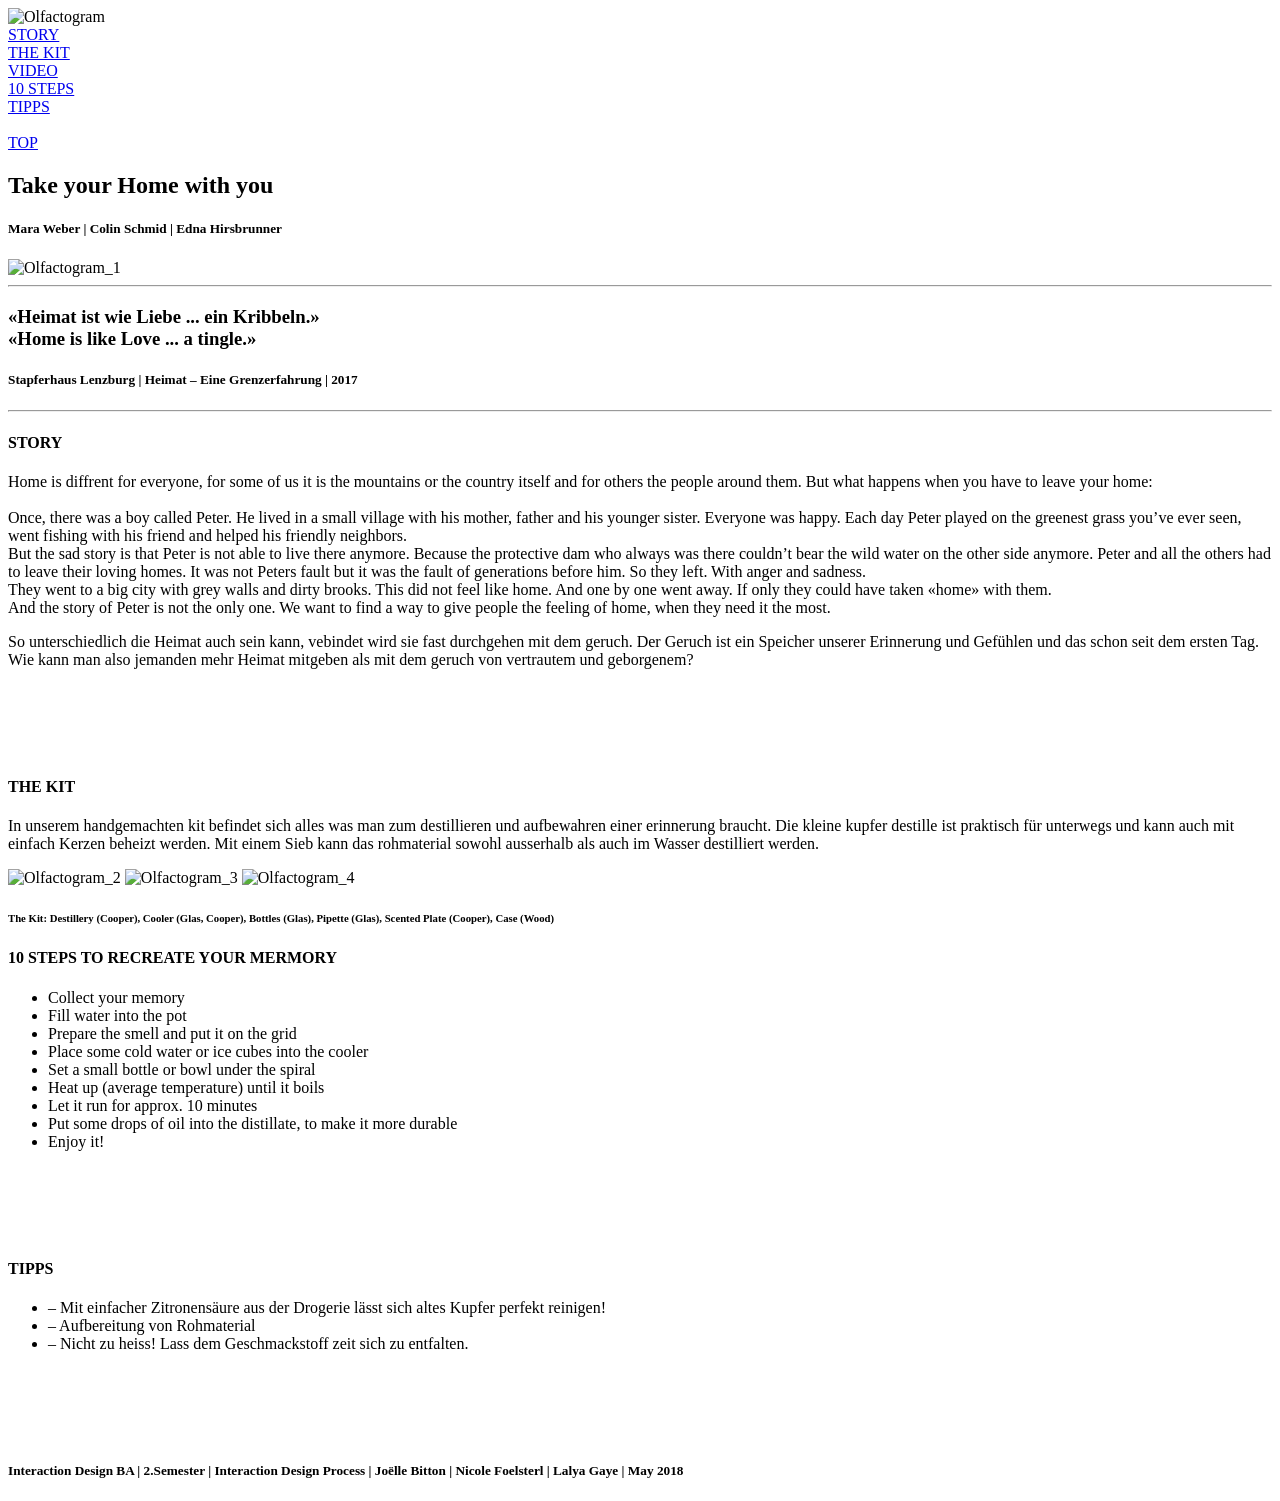
==== index.html @ 44ba538d "create html" ====
<!DOCTYPE html>
<html>
    <head>
          <meta charset="utf-8">
              <title>Olfactogram</title>

                  <link href="https://fonts.googleapis.com/css?family=Quicksand:300,400" rel="stylesheet">
                      <link rel="stylesheet" href="style.css">

                        </head>
                          <body>
                              <img src="_Links/olfactogram_logo_web.png" alt="Olfactogram" class="Bild2">

                              <div class="navigation">
                                <a href="#story">STORY</a><br>
                                <a href="#kit">THE KIT</a><br>
                                <a href="#video">VIDEO</a><br>
                                <a href="#10steps">10 STEPS</a><br>
                                <a href="#tipps">TIPPS</a><br><br>
                                <a href="#top">TOP</a><br>
                              </div>

                              <h2>Take your Home with you</h2>
                              <h5>Mara Weber | Colin Schmid | Edna Hirsbrunner</h5>

                              <img src="_Links/_DSC8120.jpg" alt="Olfactogram_1" class="Bild1">
                              <a name="story"></a>
                              <hr class="Linietop">
                              <h3>«Heimat ist wie Liebe ... ein Kribbeln.»<br>«Home is like Love ... a tingle.»</h3>
                              <h5>Stapferhaus Lenzburg | Heimat – Eine Grenzerfahrung | 2017</h5>
                              <hr class="Liniebelow">
                              <h4>STORY</h4>
                              <p>Home is diffrent for everyone, for some of us it is the mountains or the country itself and for others the people around them. But what happens when you have to leave your home:<br><br>
                              Once, there was a boy called Peter. He lived in a small village with his mother, father and his younger sister. Everyone was happy. Each day Peter played on the greenest grass you’ve ever seen, went fishing with his friend and helped his friendly neighbors.<br>
                              But the sad story is that Peter is not able to live there anymore. Because the protective dam who always was there couldn’t bear the wild water on the other side anymore. Peter and all the others had to leave their loving homes. It was not Peters fault but it was the fault of generations before him. So they left. With anger and sadness.<br>
                              They went to a big city with grey walls and dirty brooks. This did not feel like home. And one by one went away. If only they could have taken «home» with them.<br>
                              And the story of Peter is not the only one. We want to find a way to give people the feeling of home, when they need it the most.</p>
                              <p>So unterschiedlich die Heimat auch sein kann, vebindet wird sie fast durchgehen mit dem geruch. Der Geruch ist ein Speicher unserer Erinnerung und Gefühlen und das schon seit dem ersten Tag. Wie kann man also jemanden mehr Heimat mitgeben als mit dem geruch von vertrautem und geborgenem?</p>

                              <br><br>
                              <br><br>

                              <a name="kit"></a>
                              <h4>THE KIT</h4>

                              <p>In unserem handgemachten kit befindet sich alles was man zum destillieren und aufbewahren einer erinnerung braucht. Die kleine kupfer destille ist praktisch für unterwegs und kann auch mit einfach Kerzen beheizt werden. Mit einem Sieb kann das rohmaterial sowohl ausserhalb als auch im Wasser destilliert werden.</p>


                              <img src="_Links/_DSC8134.jpg" alt="Olfactogram_2" class="Bild1">
                              <img src="_Links/_DSC8174.jpg" alt="Olfactogram_3" class="Bild1">
                              <img src="_Links/_DSC8155.jpg" alt="Olfactogram_4" class="Bild1">
                              <h6>The Kit: Destillery (Cooper), Cooler (Glas, Cooper), Bottles (Glas), Pipette (Glas), Scented Plate (Cooper), Case (Wood)</h6>

                              <a name="video"></a>

                              <a name="10steps"></a>
                              <h4>10 STEPS TO RECREATE YOUR MERMORY</h4>
                              <ul>
                                  <li>Collect your memory</li>
                                  <li>Fill water into the pot</li>
                                  <li>Prepare the smell and put it on the grid</li>
                                  <li>Place some cold water or ice cubes into the cooler</li>
                                  <li>Set a small bottle or bowl under the spiral</li>
                                  <li>Heat up (average temperature) until it boils</li>
                                  <li>Let it run for approx. 10 minutes</li>
                                  <li>Put some drops of oil into the distillate, to make it more durable</li>
                                  <li>Enjoy it!</li>
                              </ul>
                              </p>

                              <br><br>
                              <br><br>

                              <a name="tipps"></a>
                              <h4>TIPPS</h4>
                                <ul>
                                      <li>– Mit einfacher Zitronensäure aus der Drogerie lässt sich altes Kupfer perfekt reinigen!</li>
                                          <li>– Aufbereitung von Rohmaterial</li>
                                              <li>– Nicht zu heiss! Lass dem Geschmackstoff zeit sich zu entfalten.</li>
                                                </ul>

                                                <br><br>
                                                <br><br>

                                                <h5>Interaction Design BA | 2.Semester | Interaction Design Process | Joëlle Bitton | Nicole Foelsterl | Lalya Gaye | May 2018</h5>

                                                  </body>
</html>
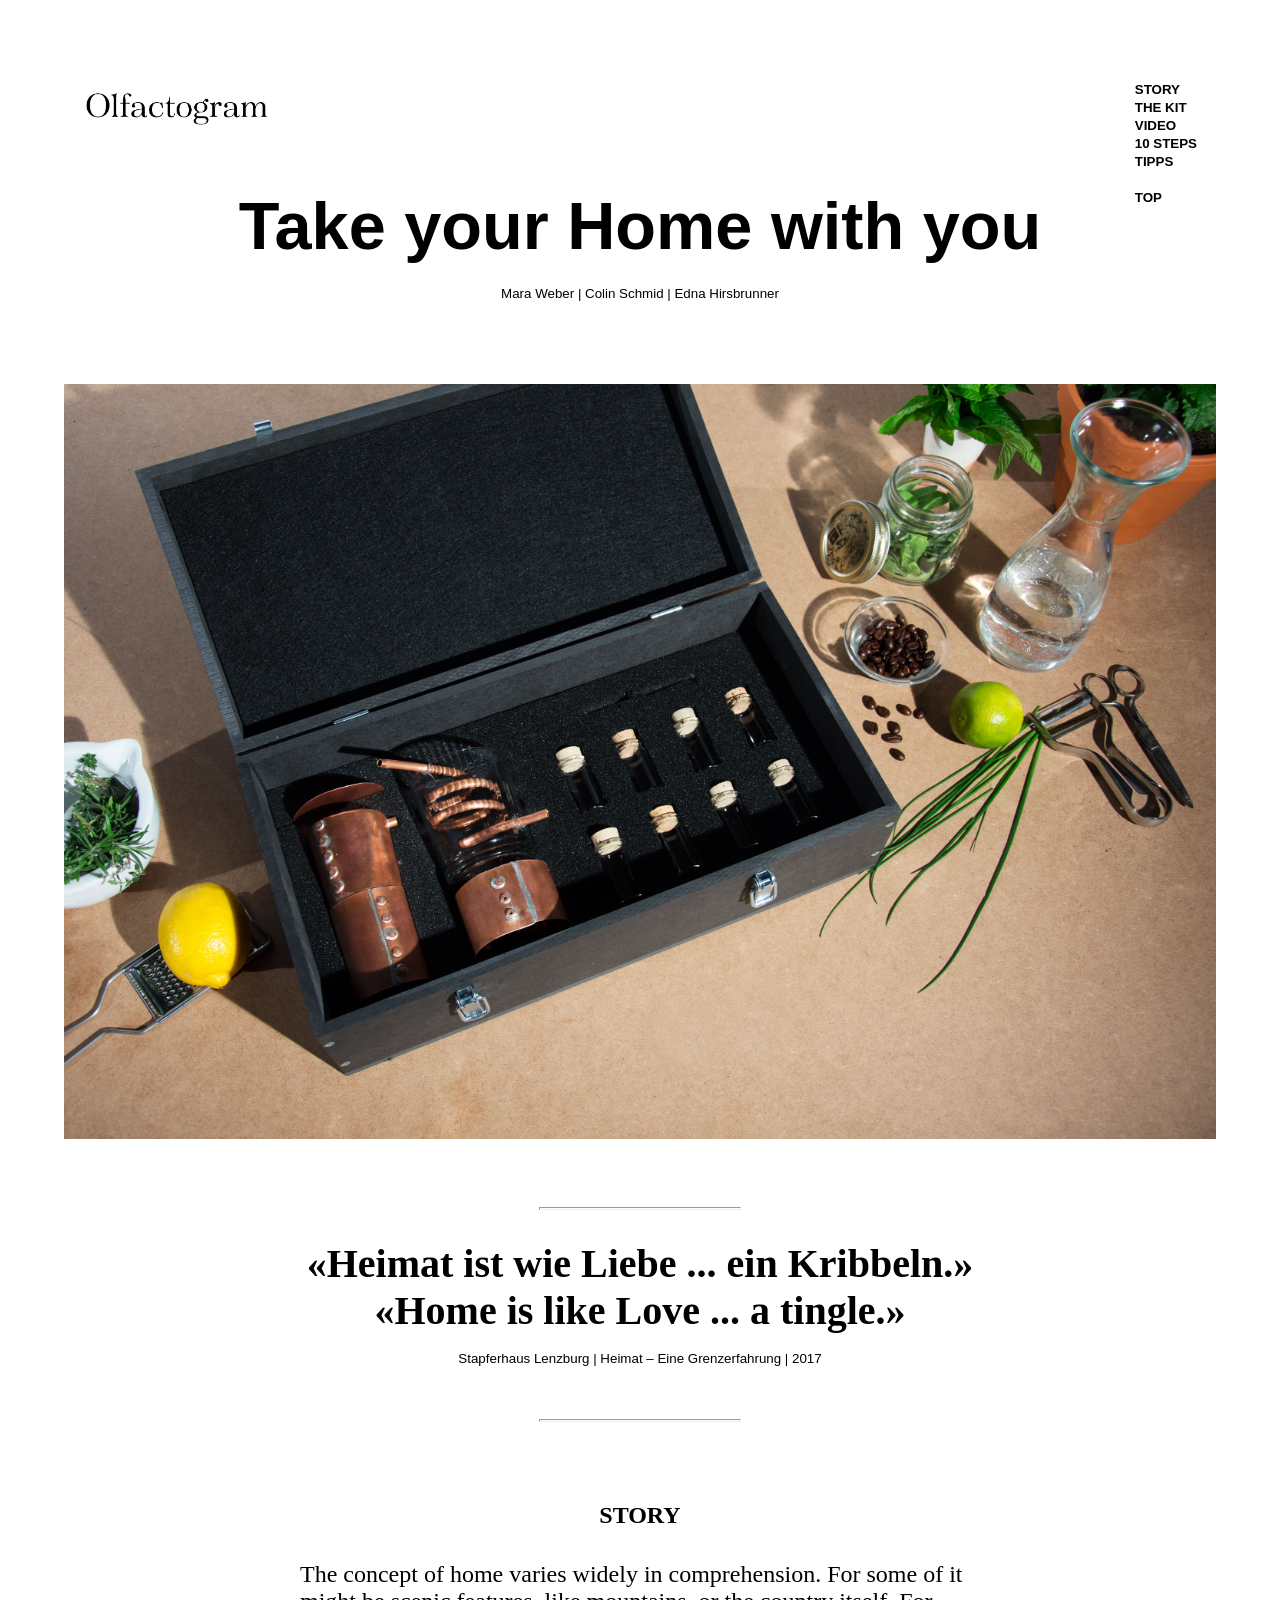
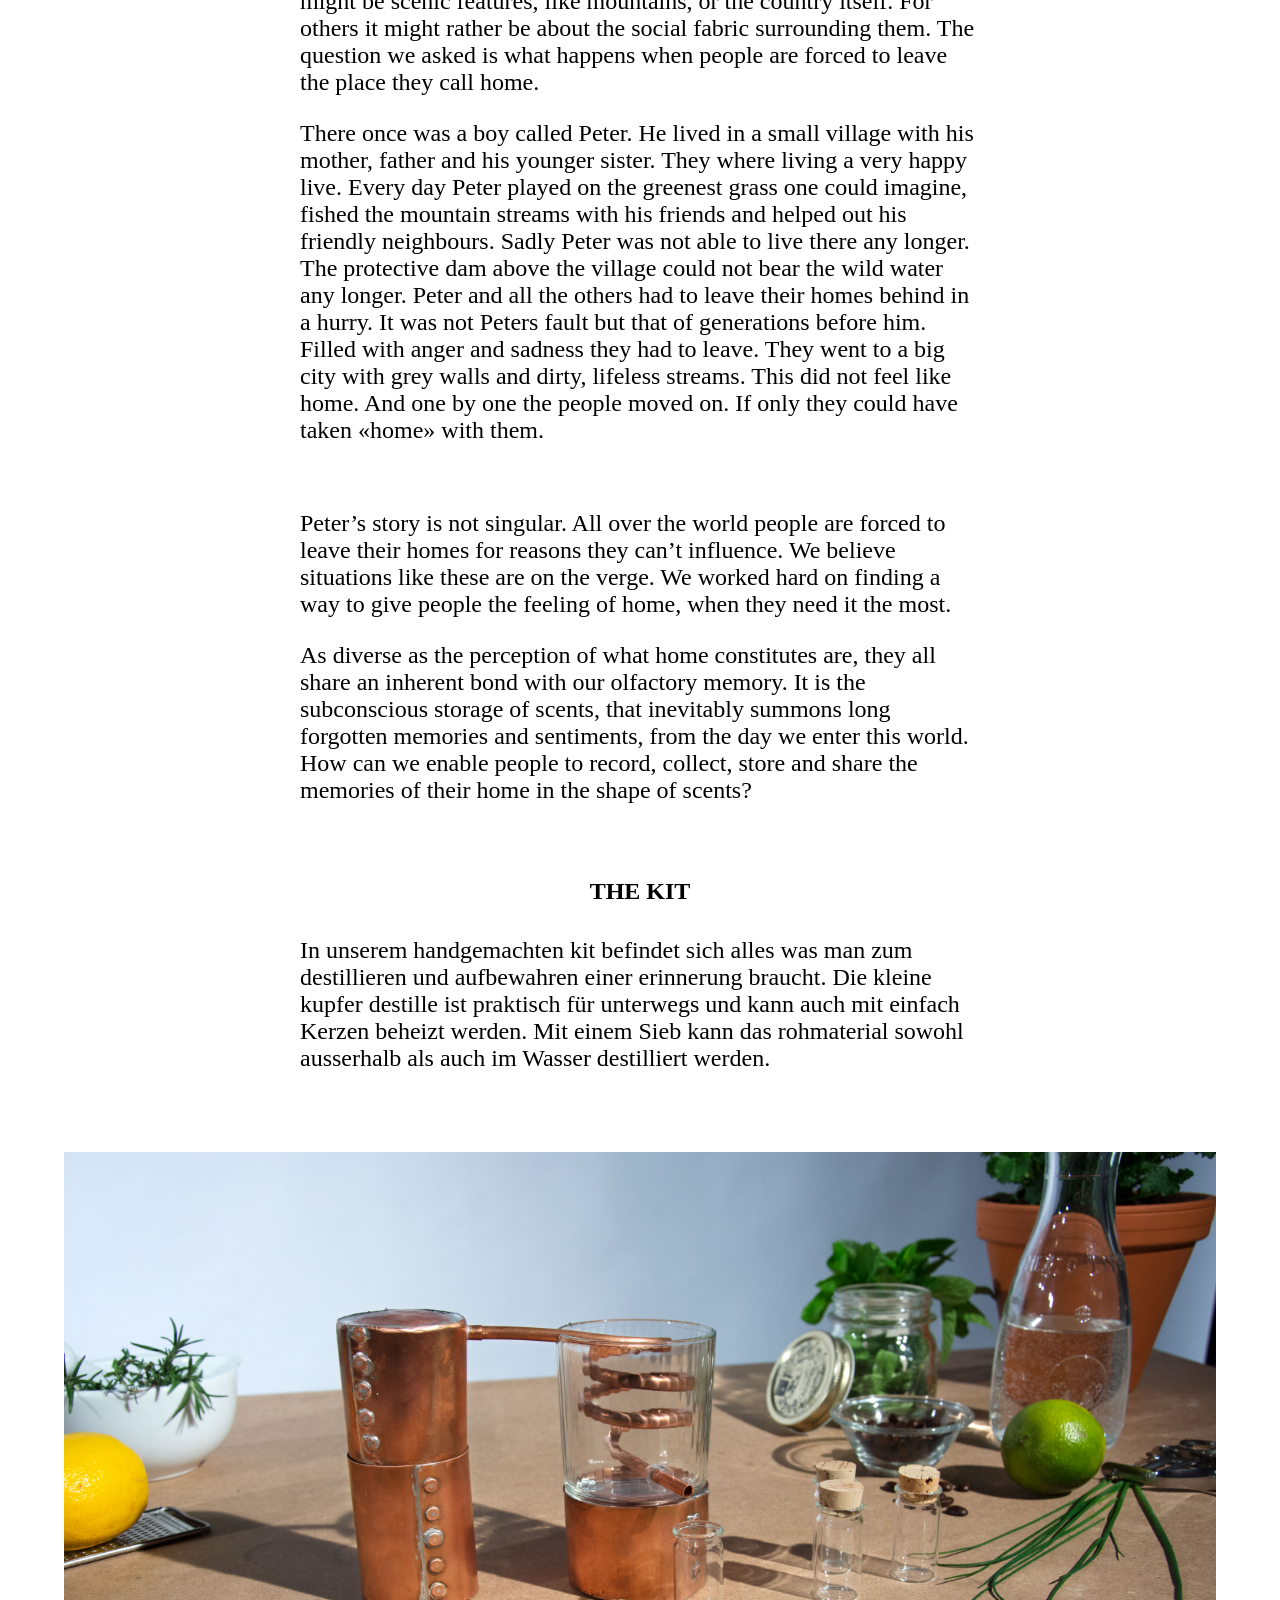
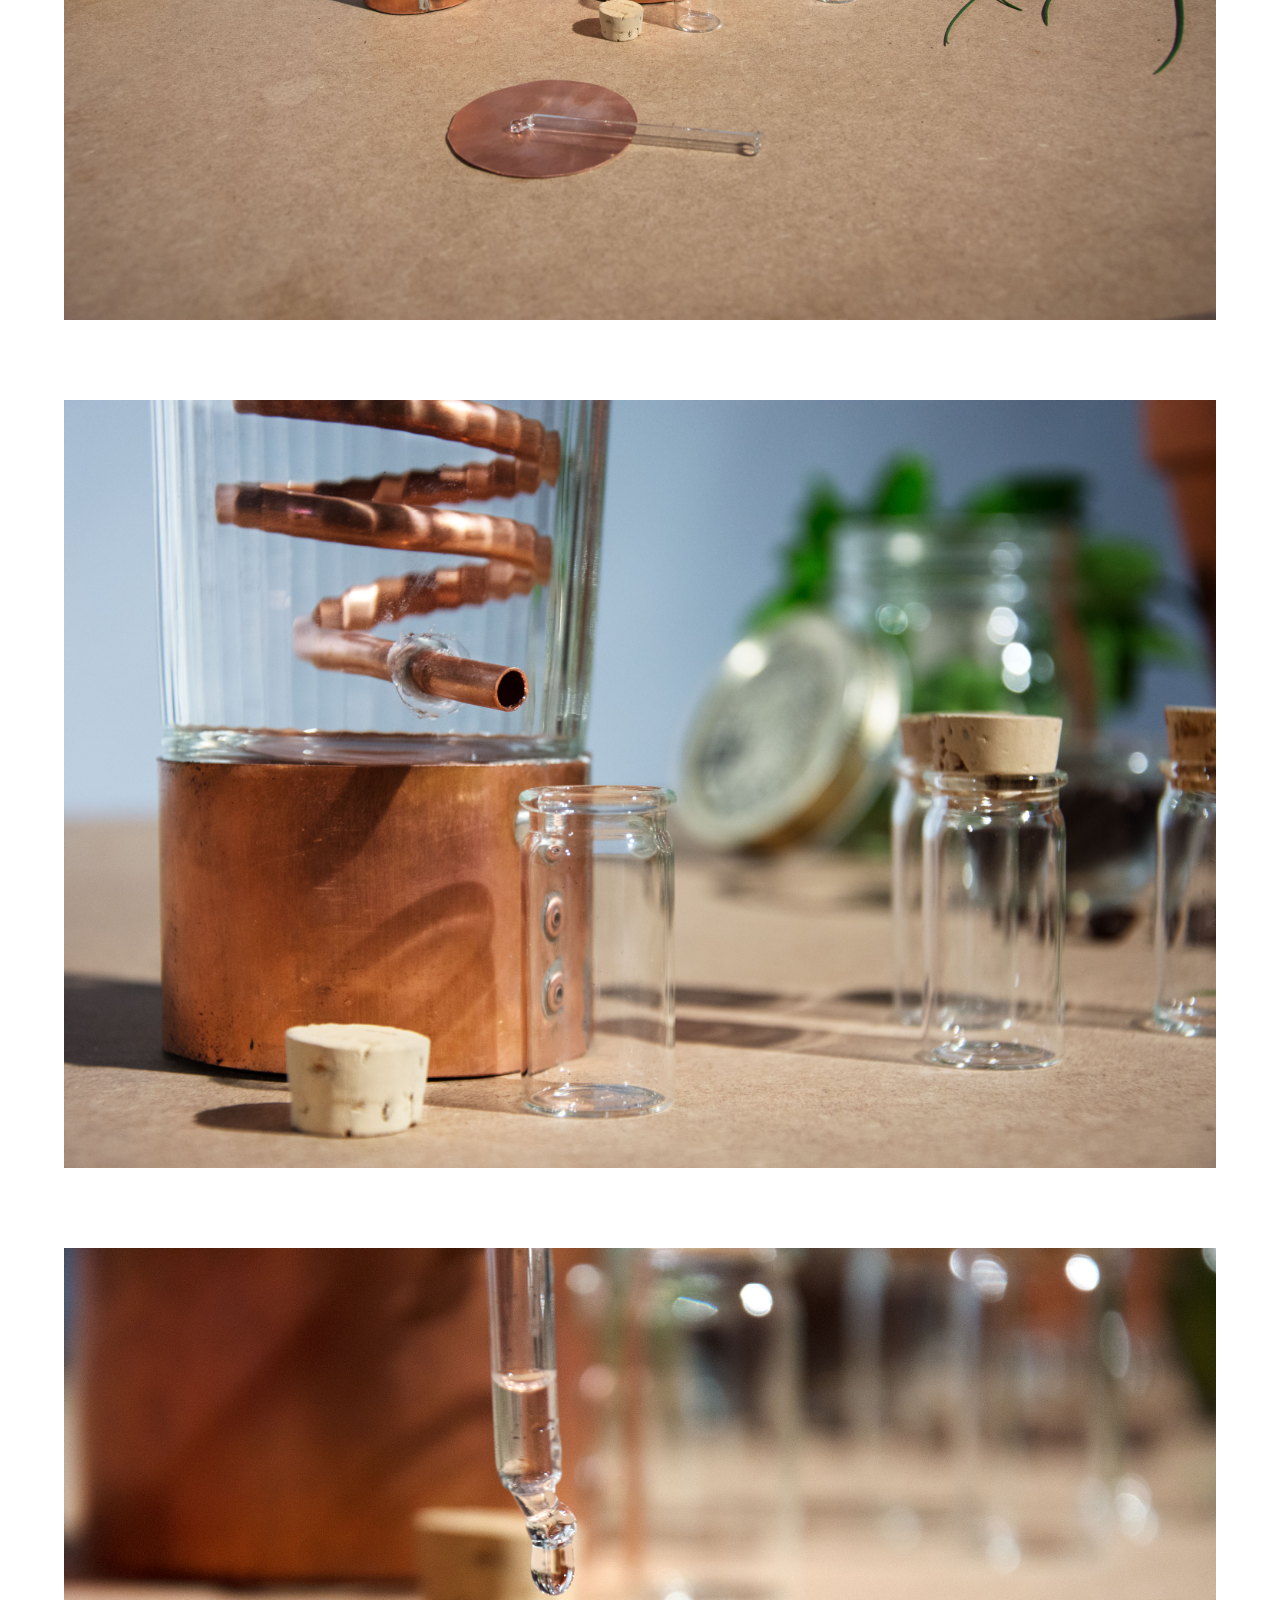
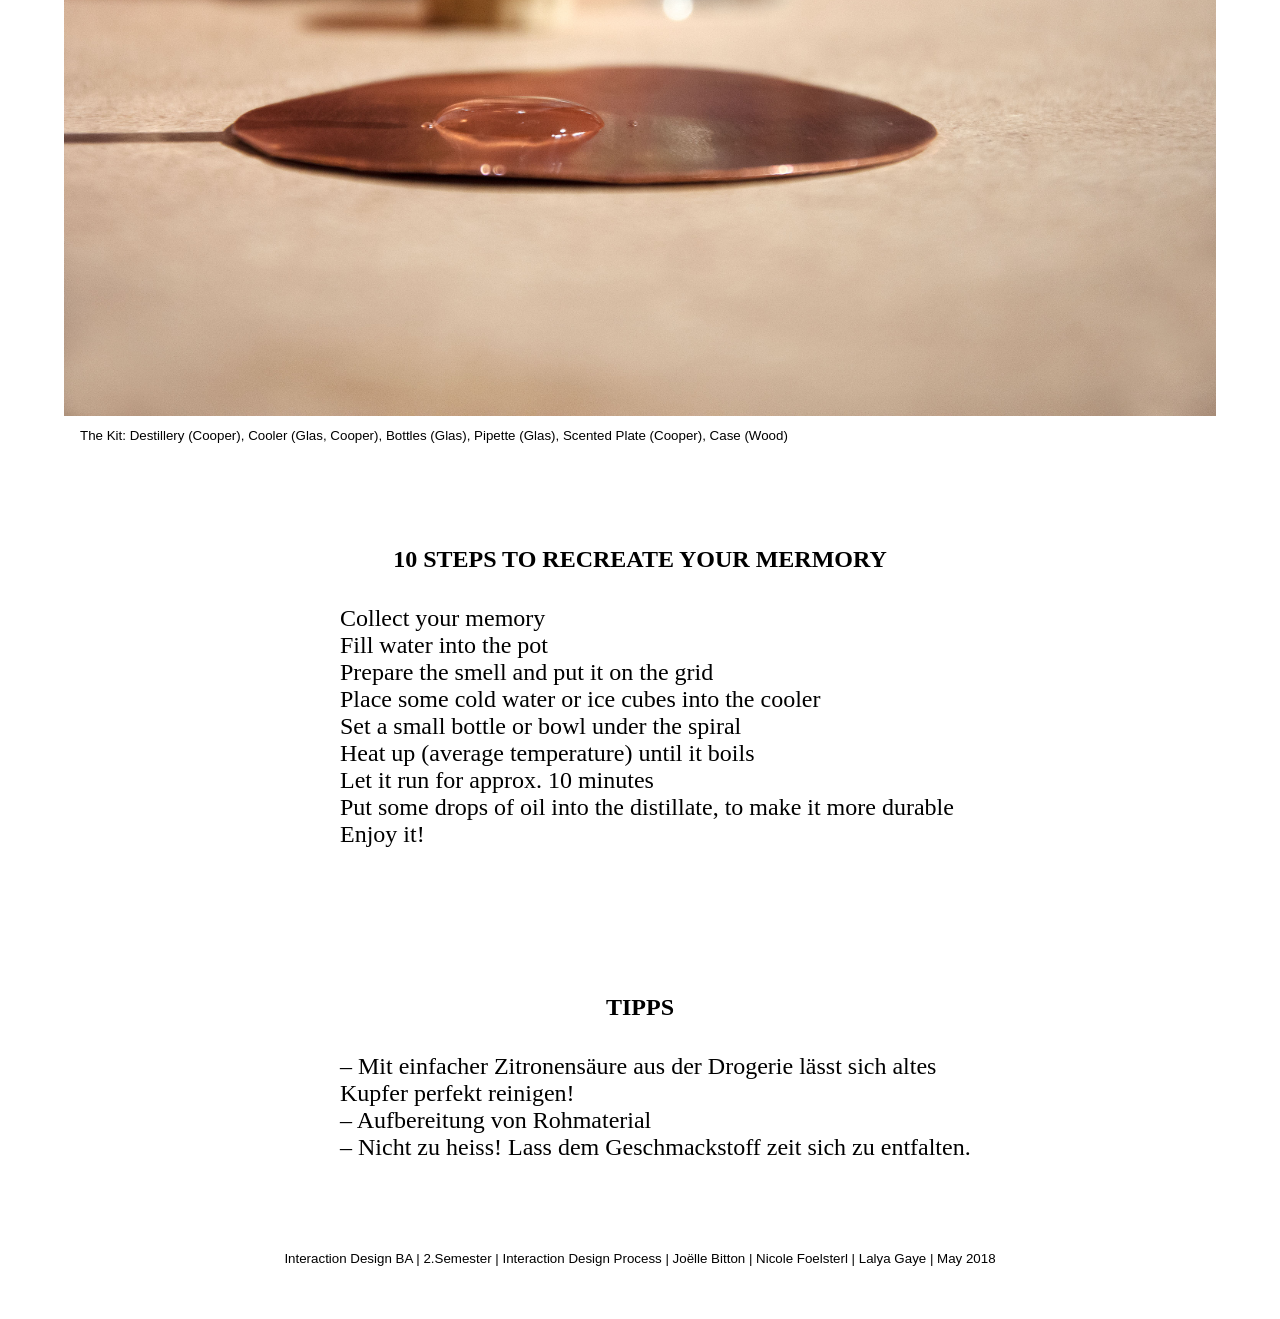
==== commit e5cd584b: "change copy of story" ====
--- a/index.html
+++ b/index.html
@@ -30,16 +30,13 @@
                               <h5>Stapferhaus Lenzburg | Heimat – Eine Grenzerfahrung | 2017</h5>
                               <hr class="Liniebelow">
                               <h4>STORY</h4>
-                              <p>Home is diffrent for everyone, for some of us it is the mountains or the country itself and for others the people around them. But what happens when you have to leave your home:<br><br>
-                              Once, there was a boy called Peter. He lived in a small village with his mother, father and his younger sister. Everyone was happy. Each day Peter played on the greenest grass you’ve ever seen, went fishing with his friend and helped his friendly neighbors.<br>
-                              But the sad story is that Peter is not able to live there anymore. Because the protective dam who always was there couldn’t bear the wild water on the other side anymore. Peter and all the others had to leave their loving homes. It was not Peters fault but it was the fault of generations before him. So they left. With anger and sadness.<br>
-                              They went to a big city with grey walls and dirty brooks. This did not feel like home. And one by one went away. If only they could have taken «home» with them.<br>
-                              And the story of Peter is not the only one. We want to find a way to give people the feeling of home, when they need it the most.</p>
-                              <p>So unterschiedlich die Heimat auch sein kann, vebindet wird sie fast durchgehen mit dem geruch. Der Geruch ist ein Speicher unserer Erinnerung und Gefühlen und das schon seit dem ersten Tag. Wie kann man also jemanden mehr Heimat mitgeben als mit dem geruch von vertrautem und geborgenem?</p>
-
-                              <br><br>
-                              <br><br>
-
+                              <p>The concept of home varies widely in comprehension. For some of it might be scenic features, like mountains, or the country itself. For others it might rather be about the social fabric surrounding them. The question we asked is what happens when people are forced to leave the place they call home.</p>
+                              <p>There once was a boy called Peter. He lived in a small village with his mother, father and his younger sister. They where living a very happy live. Every day Peter played on the greenest grass one could imagine, fished the mountain streams with his friends and helped out his friendly neighbours. +Sadly Peter was not able to live there any longer. The protective dam above the village could not bear the wild water any longer. Peter and all the others had to leave their homes behind in a hurry. It was not Peters fault but that of generations before him. Filled with anger and sadness they had to leave. +They went to a big city with grey walls and dirty, lifeless streams. This did not feel like home. And one by one the people moved on. If only they could have taken «home» with them.</p>
+                               +<p>Peter’s story is not singular. All over the world people are forced to leave their homes for reasons they can’t influence. We believe situations like these are on the verge. We worked hard on finding a way to give people the feeling of home, when they need it the most.</p>
+                              <p>As diverse as the perception of what home constitutes are, they all share an inherent bond with our olfactory memory. It is the subconscious storage of scents, that inevitably summons long forgotten memories and sentiments, from the day we enter this world. How can we enable people to record, collect, store and share the memories of their home in the shape of scents?</p>
                               <a name="kit"></a>
                               <h4>THE KIT</h4>
 
--- a/style.css
+++ b/style.css
@@ -0,0 +1,104 @@
+body{
+  margin: 0;
+  font-family: tenez, serif;
+}
+h1{
+  font-size: 20pt;
+  text-align: left;
+  margin-left: 80px;
+  margin-top: 80px;
+}
+h2{
+  font-size: 50pt;
+  font-family: 'Quicksand', sans-serif;
+  font-weight: 600;
+  margin-bottom: 20px;
+  text-align: center;
+}
+h3{
+  font-size: 30pt;
+  font-family: tenez, serif;
+  margin: 0;
+  margin-bottom: 15px;
+  text-align: center;
+}
+h4{
+  font-size: 18pt;
+  margin-left: 300px;
+  margin-right: 300px;
+  text-align: center;
+}
+h5{
+  margin-top: 0;
+  margin-bottom: 50px;
+  font-size: 10pt;
+  line-height: 20px;
+  font-family: 'Quicksand', sans-serif;
+  font-weight: 400;
+  text-align: center;
+}
+h6{
+  margin-top: 10px;
+  margin-bottom: 50px;
+  margin-left: 80px;
+  font-size: 10pt;
+  line-height: 20px;
+  font-family: 'Quicksand', sans-serif;
+  font-weight: 400;
+  text-align: left;
+}
+a{
+  font-size: 10pt;
+  color: black;
+  text-decoration:none;
+  font-family: 'Quicksand', sans-serif;
+  font-weight: 600;
+  text-align: right;
+  margin-top: 0;
+  margin-bottom: 10px;
+  background-color: white;
+  padding-left: 3px;
+  padding-right: 3px;
+}
+.navigation{
+  position: fixed;
+  top: 80px;
+  right: 80px;
+}
+p, li{
+  font-size: 18pt;
+  margin-left: 300px;
+  margin-right: 300px;
+  list-style-type: none;
+}
+.Linietop{
+  width: 200px;
+  height: 1px;
+  color: black;
+  margin: 0 auto;
+  margin-top: 50px;
+  margin-bottom: 30px;
+}
+.Liniebelow{
+  width: 200px;
+  height: 1px;
+  color: black;
+  margin: 0 auto;
+  margin-top: 0;
+  margin-bottom: 80px;
+}
+.Bild1{
+width: 90%;
+display: block;
+margin-left: auto;
+margin-right: auto;
+margin-top: 80px;
+}
+
+.Bild2{
+width: 200px;
+display: block;
+margin-left: 80px;
+margin-top: 80px;
+}
+
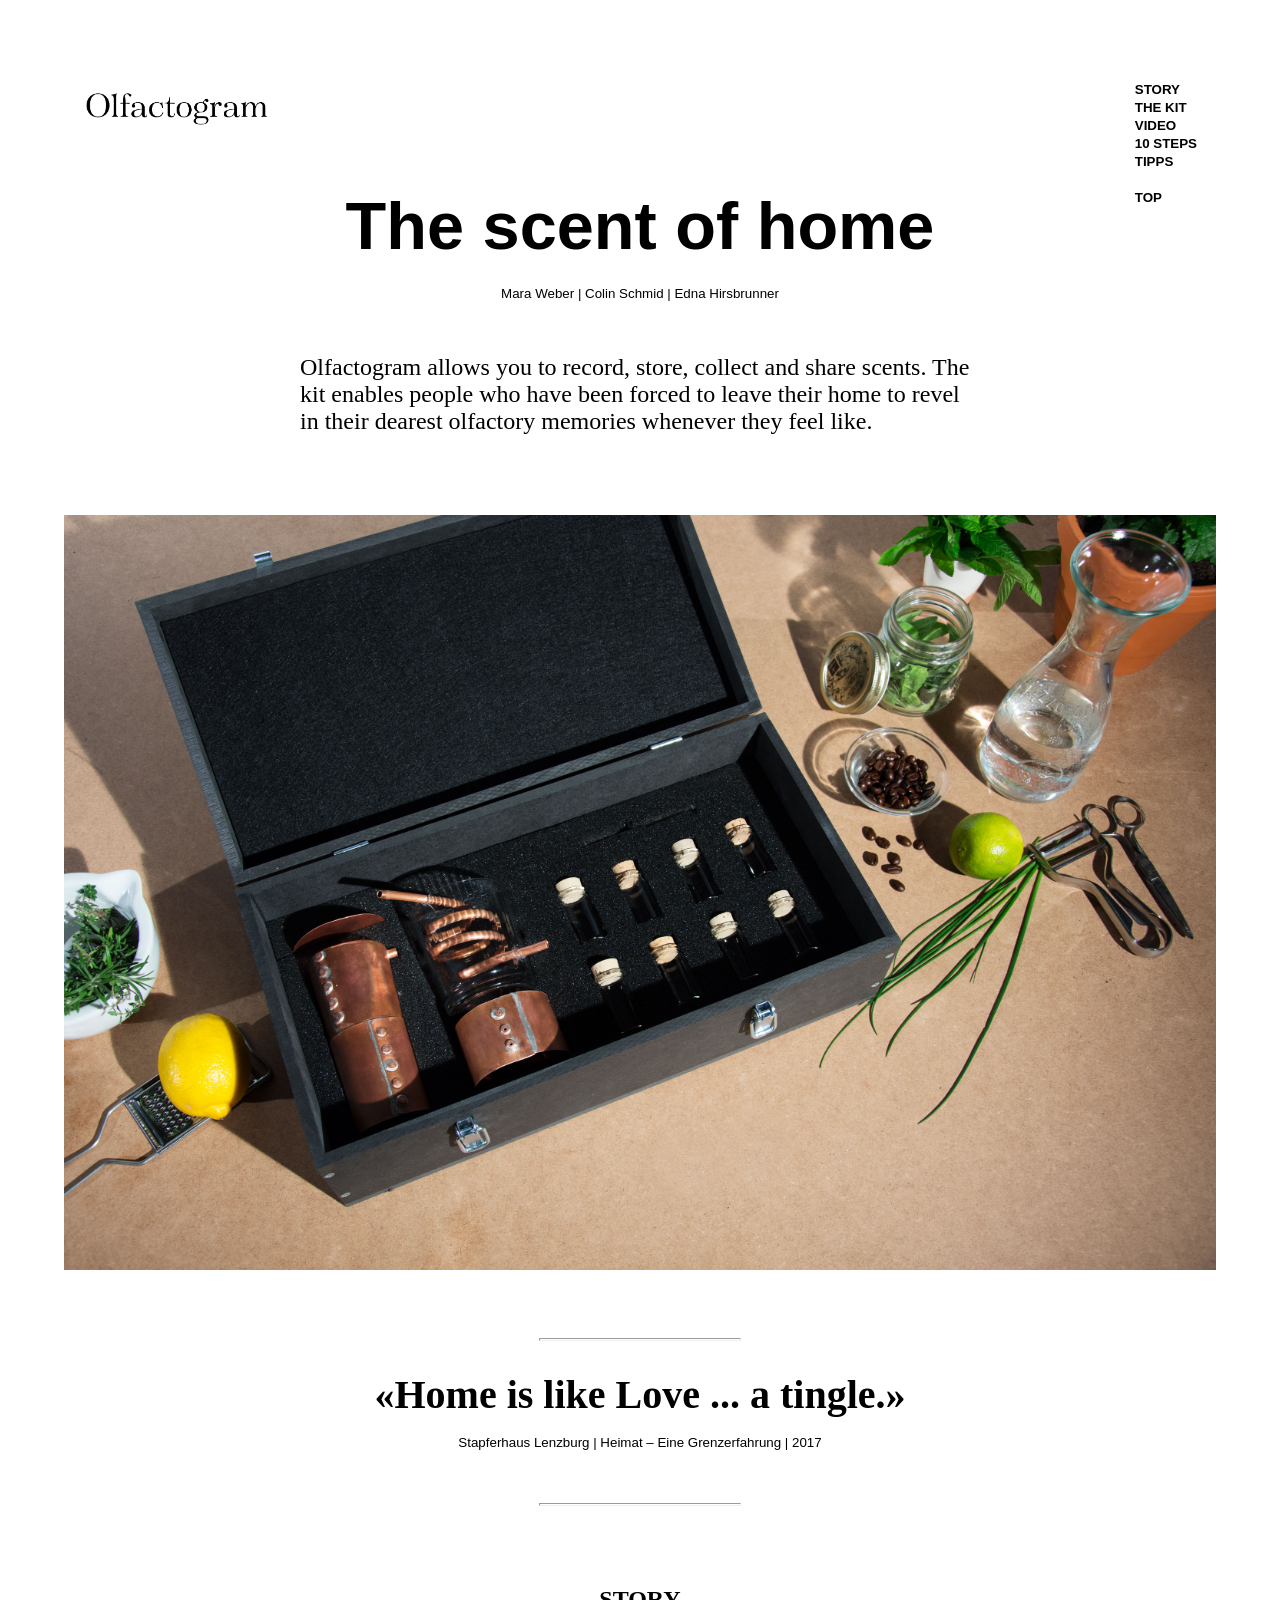
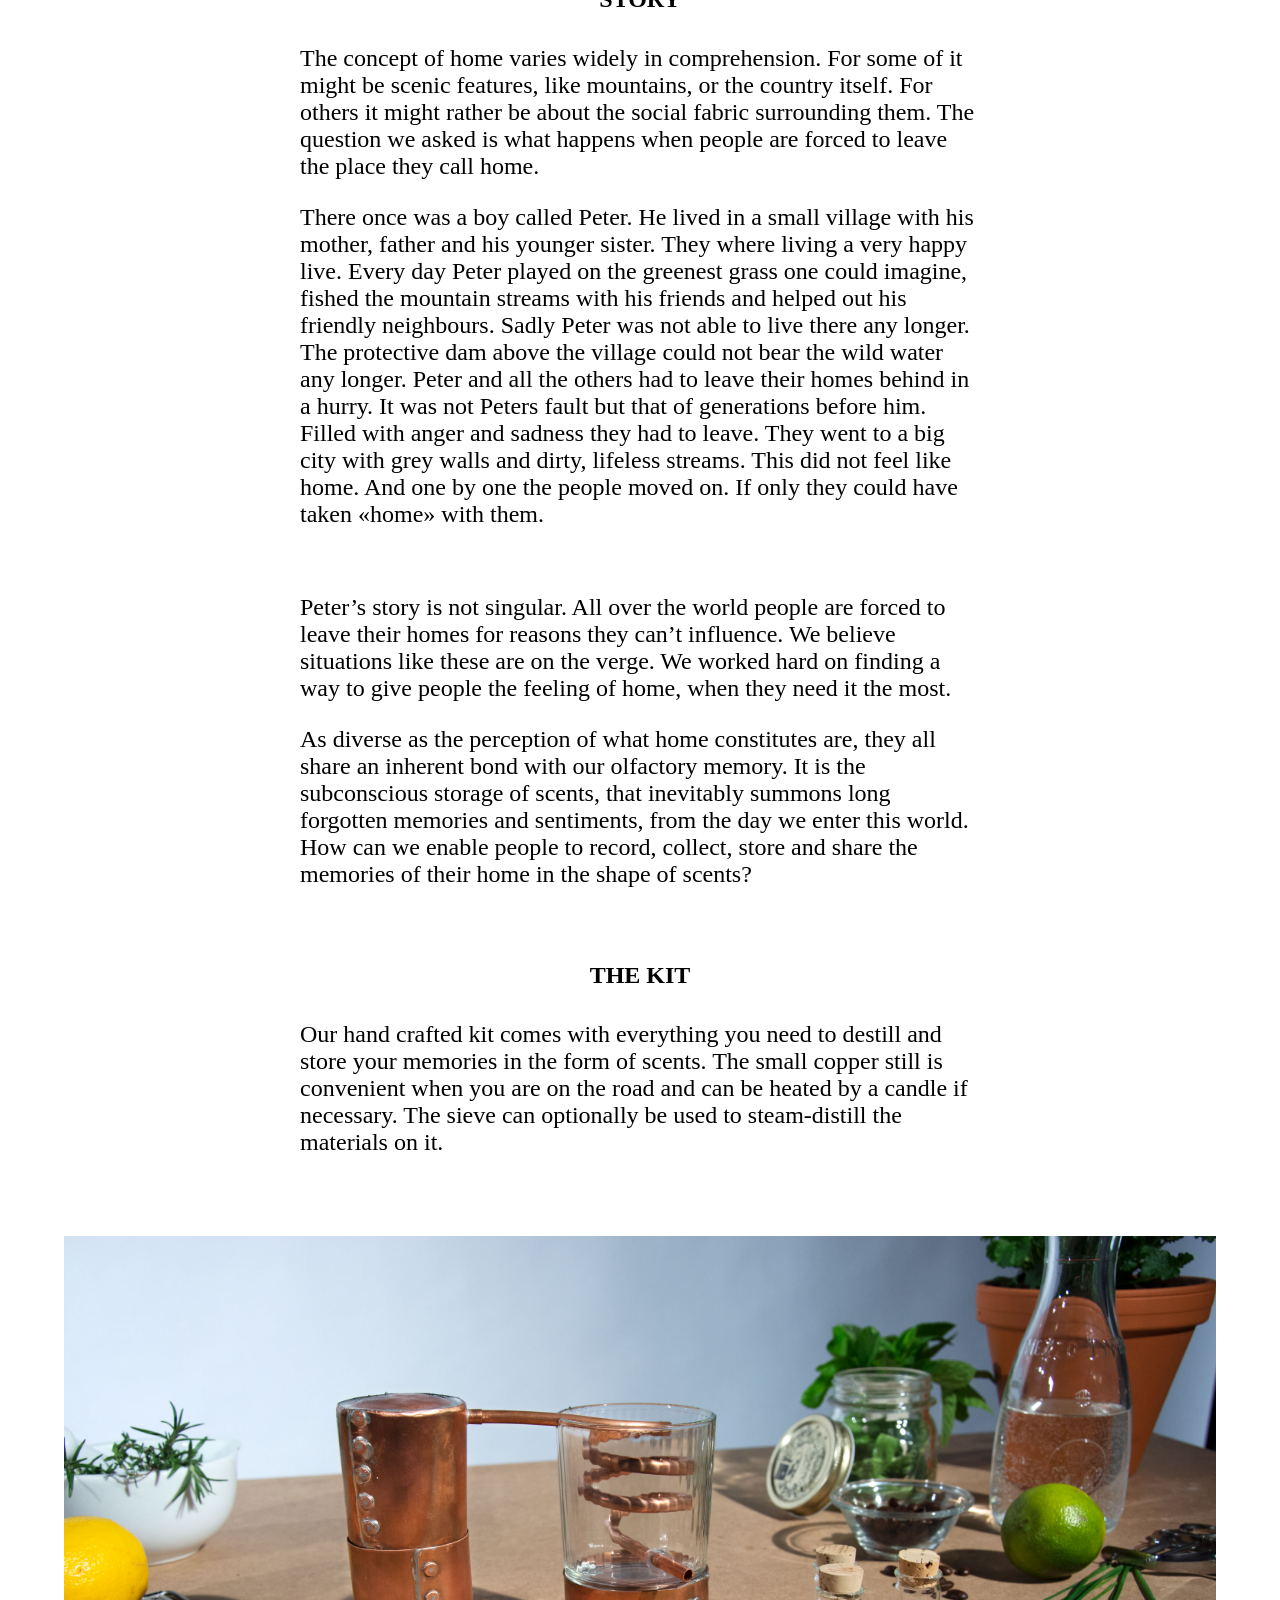
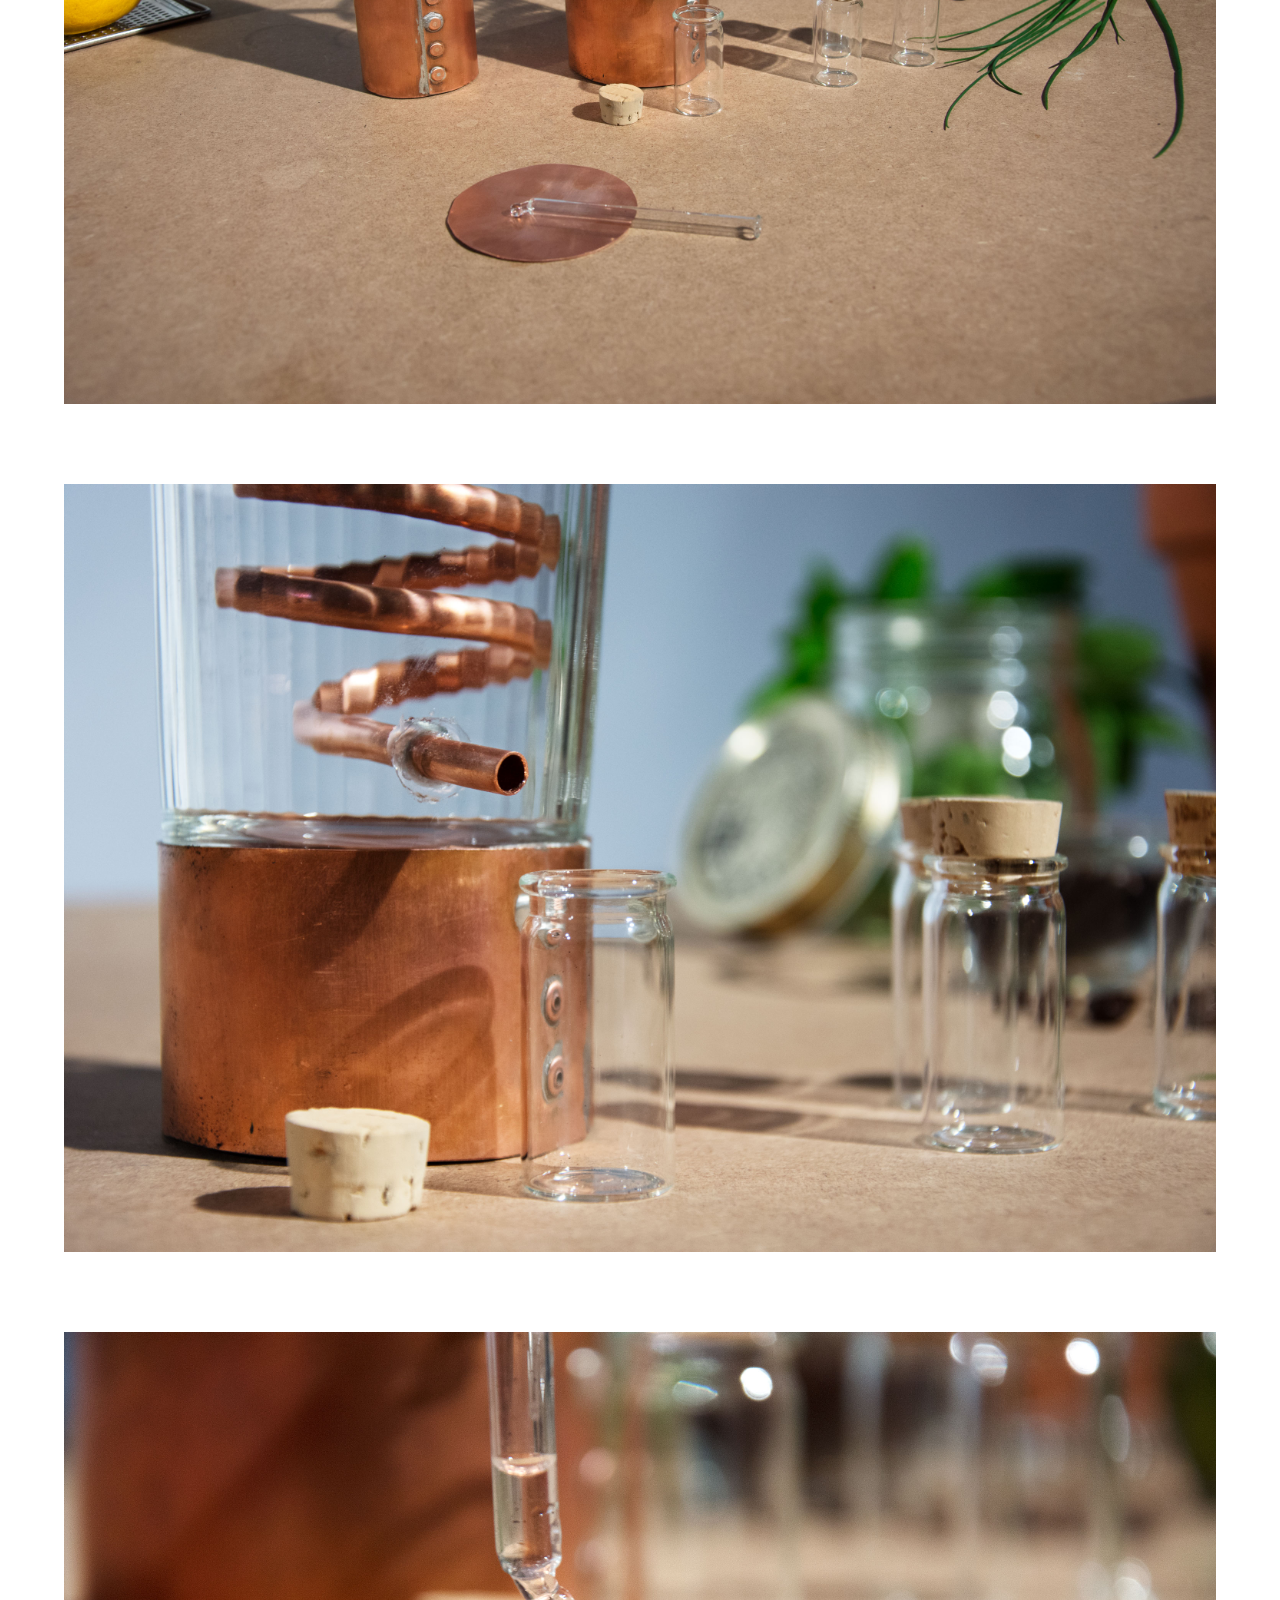
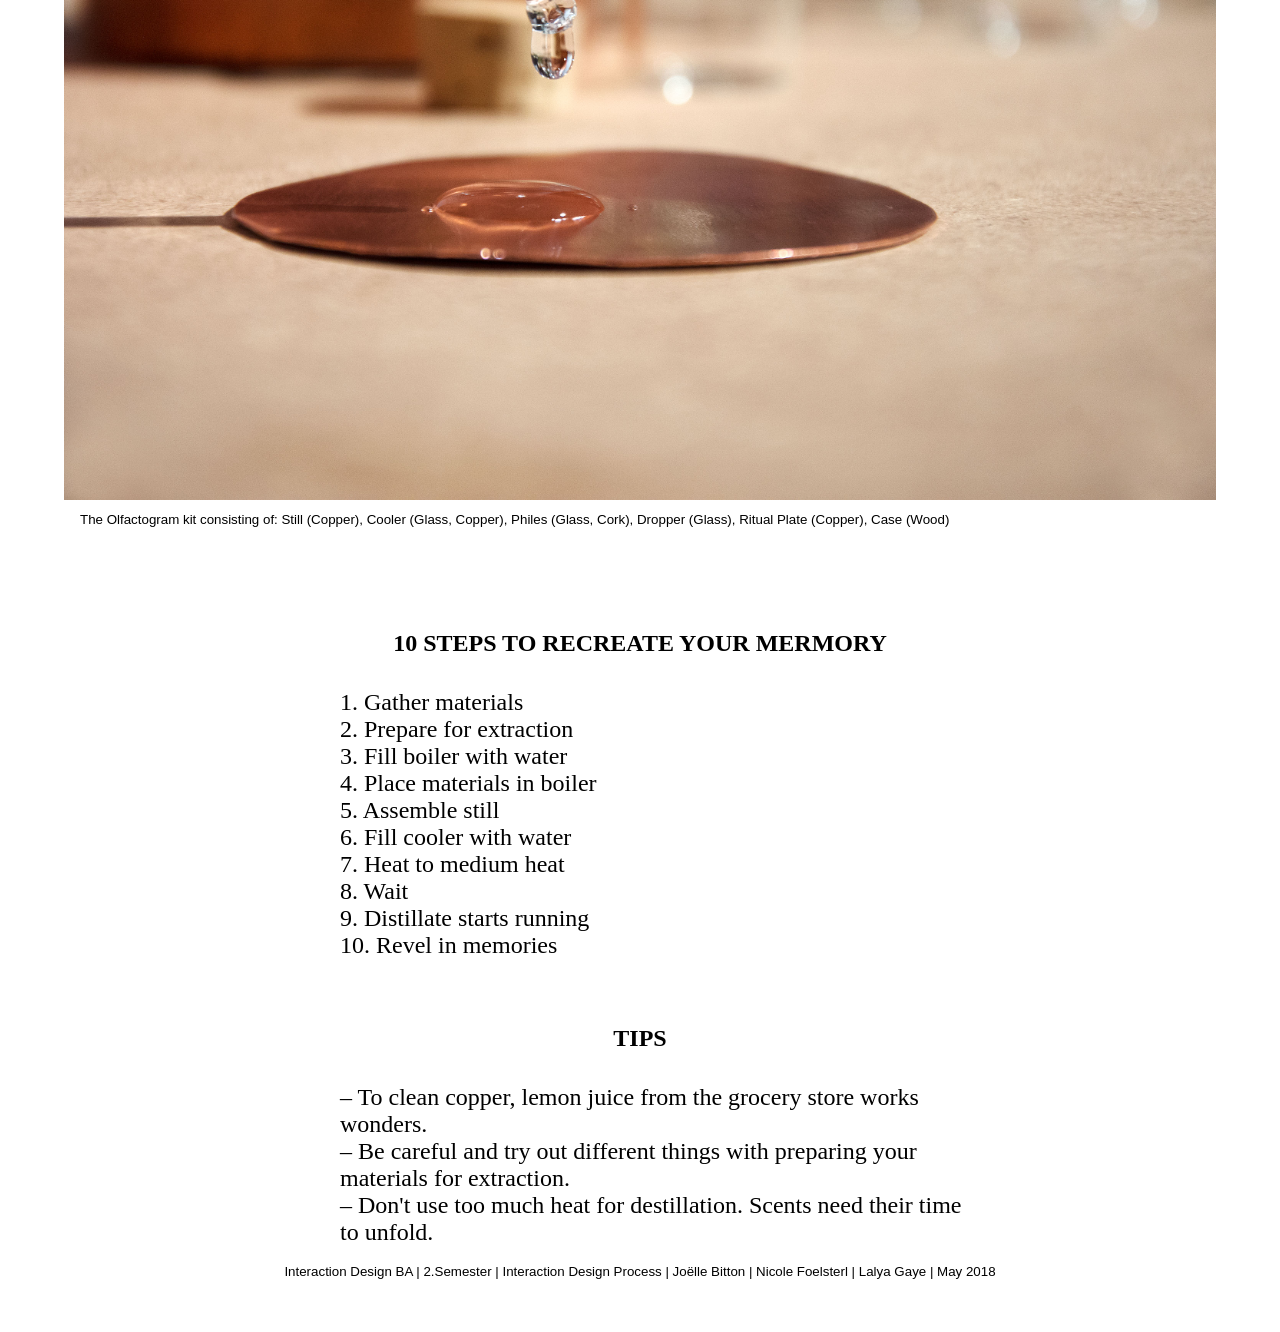
==== commit a6595ad7: "finalize copy" ====
--- a/index.html
+++ b/index.html
@@ -20,13 +20,16 @@
                                 <a href="#top">TOP</a><br>
                               </div>
 
-                              <h2>Take your Home with you</h2>
+                              <h2>The scent of home</h2>
                               <h5>Mara Weber | Colin Schmid | Edna Hirsbrunner</h5>
 
+                              <p>Olfactogram allows you to record, store, collect and share scents. The kit enables people who have been forced to leave their home to revel in their dearest olfactory memories whenever they feel like.</p>
+
                               <img src="_Links/_DSC8120.jpg" alt="Olfactogram_1" class="Bild1">
+
                               <a name="story"></a>
                               <hr class="Linietop">
-                              <h3>«Heimat ist wie Liebe ... ein Kribbeln.»<br>«Home is like Love ... a tingle.»</h3>
+                              <h3>«Home is like Love ... a tingle.»</h3>
                               <h5>Stapferhaus Lenzburg | Heimat – Eine Grenzerfahrung | 2017</h5>
                               <hr class="Liniebelow">
                               <h4>STORY</h4>
@@ -37,49 +40,43 @@
                                 <p>Peter’s story is not singular. All over the world people are forced to leave their homes for reasons they can’t influence. We believe situations like these are on the verge. We worked hard on finding a way to give people the feeling of home, when they need it the most.</p>
                               <p>As diverse as the perception of what home constitutes are, they all share an inherent bond with our olfactory memory. It is the subconscious storage of scents, that inevitably summons long forgotten memories and sentiments, from the day we enter this world. How can we enable people to record, collect, store and share the memories of their home in the shape of scents?</p>
+
                               <a name="kit"></a>
                               <h4>THE KIT</h4>
-
-                              <p>In unserem handgemachten kit befindet sich alles was man zum destillieren und aufbewahren einer erinnerung braucht. Die kleine kupfer destille ist praktisch für unterwegs und kann auch mit einfach Kerzen beheizt werden. Mit einem Sieb kann das rohmaterial sowohl ausserhalb als auch im Wasser destilliert werden.</p>
+                              <p>Our hand crafted kit comes with everything you need to destill and store your memories in the form of scents. The small copper still is convenient when you are on the road and can be heated by a candle if necessary. The sieve can optionally be used to steam-distill the materials on it.</p>
 
 
                               <img src="_Links/_DSC8134.jpg" alt="Olfactogram_2" class="Bild1">
                               <img src="_Links/_DSC8174.jpg" alt="Olfactogram_3" class="Bild1">
                               <img src="_Links/_DSC8155.jpg" alt="Olfactogram_4" class="Bild1">
-                              <h6>The Kit: Destillery (Cooper), Cooler (Glas, Cooper), Bottles (Glas), Pipette (Glas), Scented Plate (Cooper), Case (Wood)</h6>
+                              <h6>The Olfactogram kit consisting of: Still (Copper), Cooler (Glass, Copper), Philes (Glass, Cork), Dropper (Glass), Ritual Plate (Copper), Case (Wood)</h6>
 
                               <a name="video"></a>
 
                               <a name="10steps"></a>
                               <h4>10 STEPS TO RECREATE YOUR MERMORY</h4>
-                              <ul>
-                                  <li>Collect your memory</li>
-                                  <li>Fill water into the pot</li>
-                                  <li>Prepare the smell and put it on the grid</li>
-                                  <li>Place some cold water or ice cubes into the cooler</li>
-                                  <li>Set a small bottle or bowl under the spiral</li>
-                                  <li>Heat up (average temperature) until it boils</li>
-                                  <li>Let it run for approx. 10 minutes</li>
-                                  <li>Put some drops of oil into the distillate, to make it more durable</li>
-                                  <li>Enjoy it!</li>
-                              </ul>
-                              </p>
-
-                              <br><br>
-                              <br><br>
+                              <ol>
+                                <li>1. Gather materials</li>
+                                <li>2. Prepare for extraction</li>
+                                <li>3. Fill boiler with water</li>
+                                <li>4. Place materials in boiler</li>
+                                <li>5. Assemble still</li>
+                                <li>6. Fill cooler with water</li>
+                                <li>7. Heat to medium heat</li>
+                                <li>8. Wait</li>
+                                <li>9. Distillate starts running</li>
+                                <li>10. Revel in memories</li>
+                              </ol>
 
                               <a name="tipps"></a>
-                              <h4>TIPPS</h4>
+                              <h4>TIPS</h4>
                                 <ul>
-                                      <li>– Mit einfacher Zitronensäure aus der Drogerie lässt sich altes Kupfer perfekt reinigen!</li>
-                                          <li>– Aufbereitung von Rohmaterial</li>
-                                              <li>– Nicht zu heiss! Lass dem Geschmackstoff zeit sich zu entfalten.</li>
-                                                </ul>
+                                  <li>– To clean copper, lemon juice from the grocery store works wonders.</li>
+                                  <li>– Be careful and try out different things with preparing your materials for extraction.</li>
+                                  <li>– Don't use too much heat for destillation. Scents need their time to unfold.</li>
+                                </ul>
 
-                                                <br><br>
-                                                <br><br>
-
-                                                <h5>Interaction Design BA | 2.Semester | Interaction Design Process | Joëlle Bitton | Nicole Foelsterl | Lalya Gaye | May 2018</h5>
+                                <h5>Interaction Design BA | 2.Semester | Interaction Design Process | Joëlle Bitton | Nicole Foelsterl | Lalya Gaye | May 2018</h5>
 
                                                   </body>
 </html>
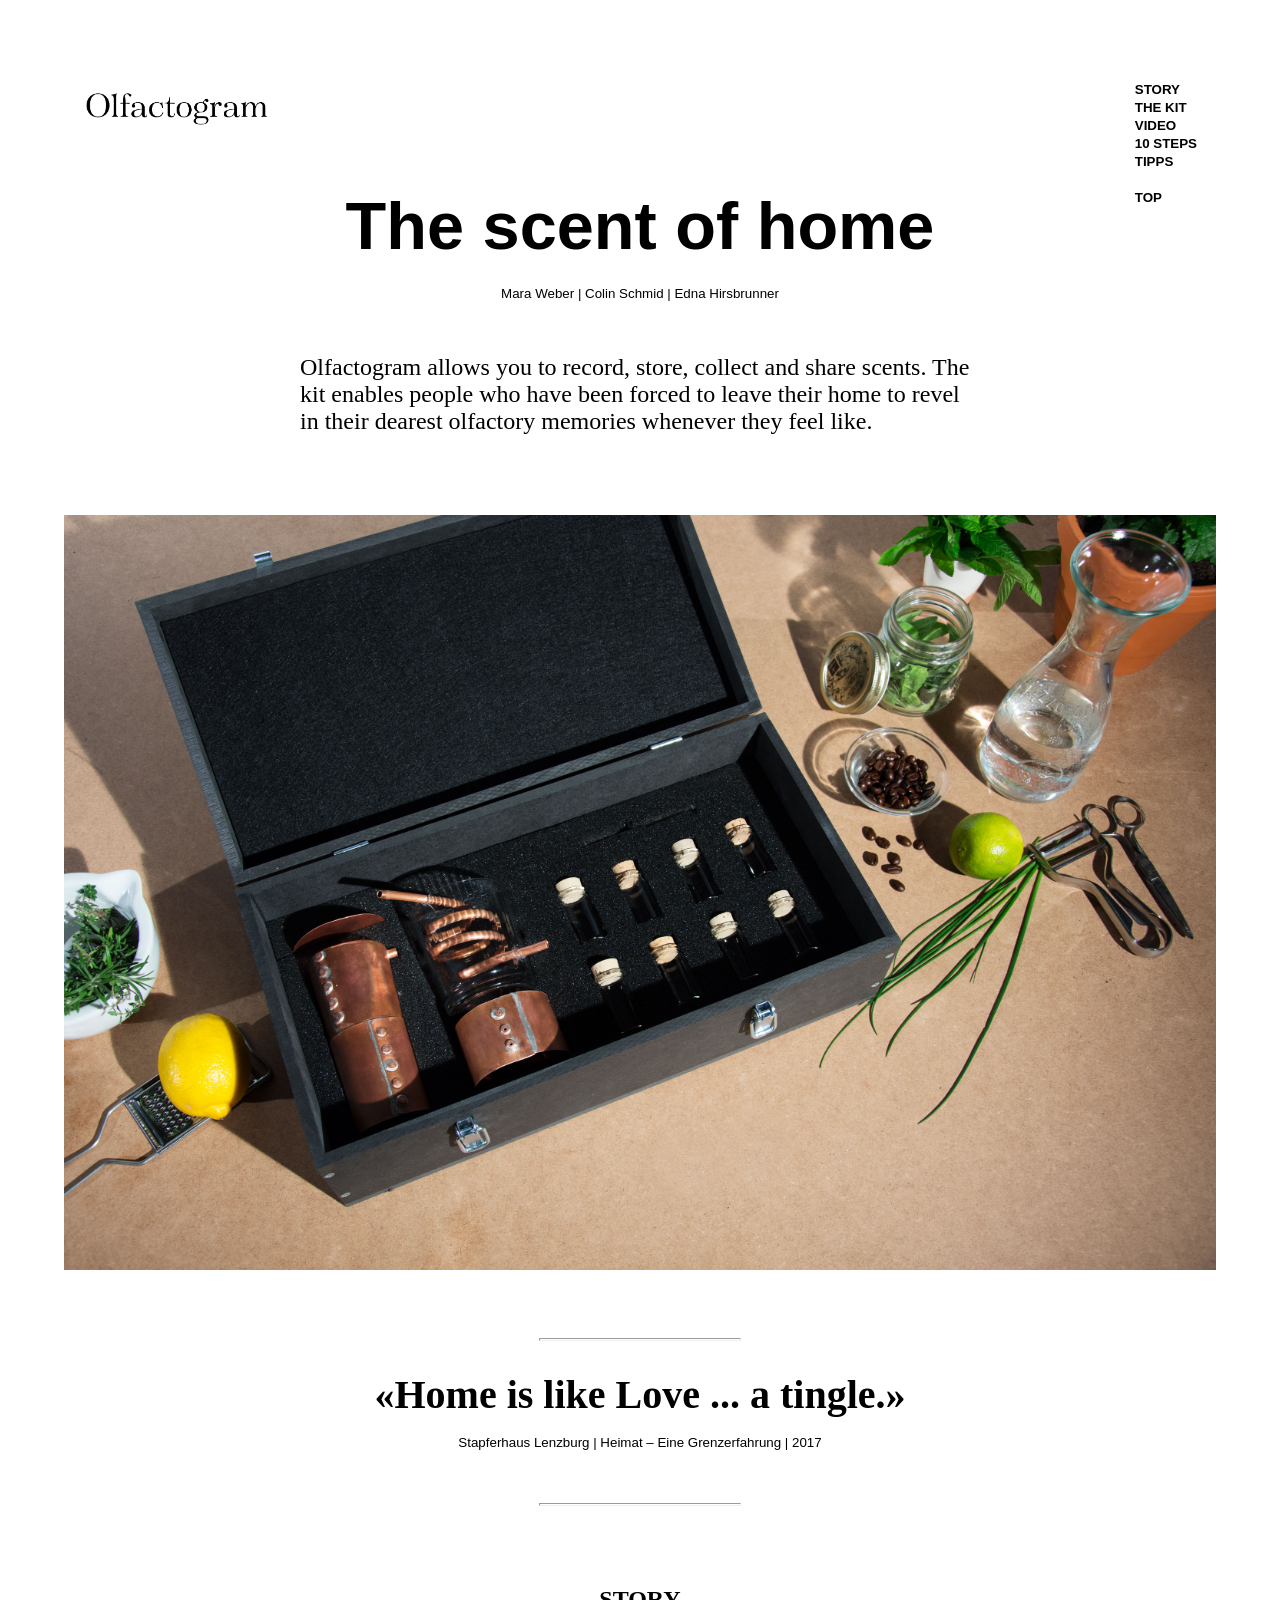
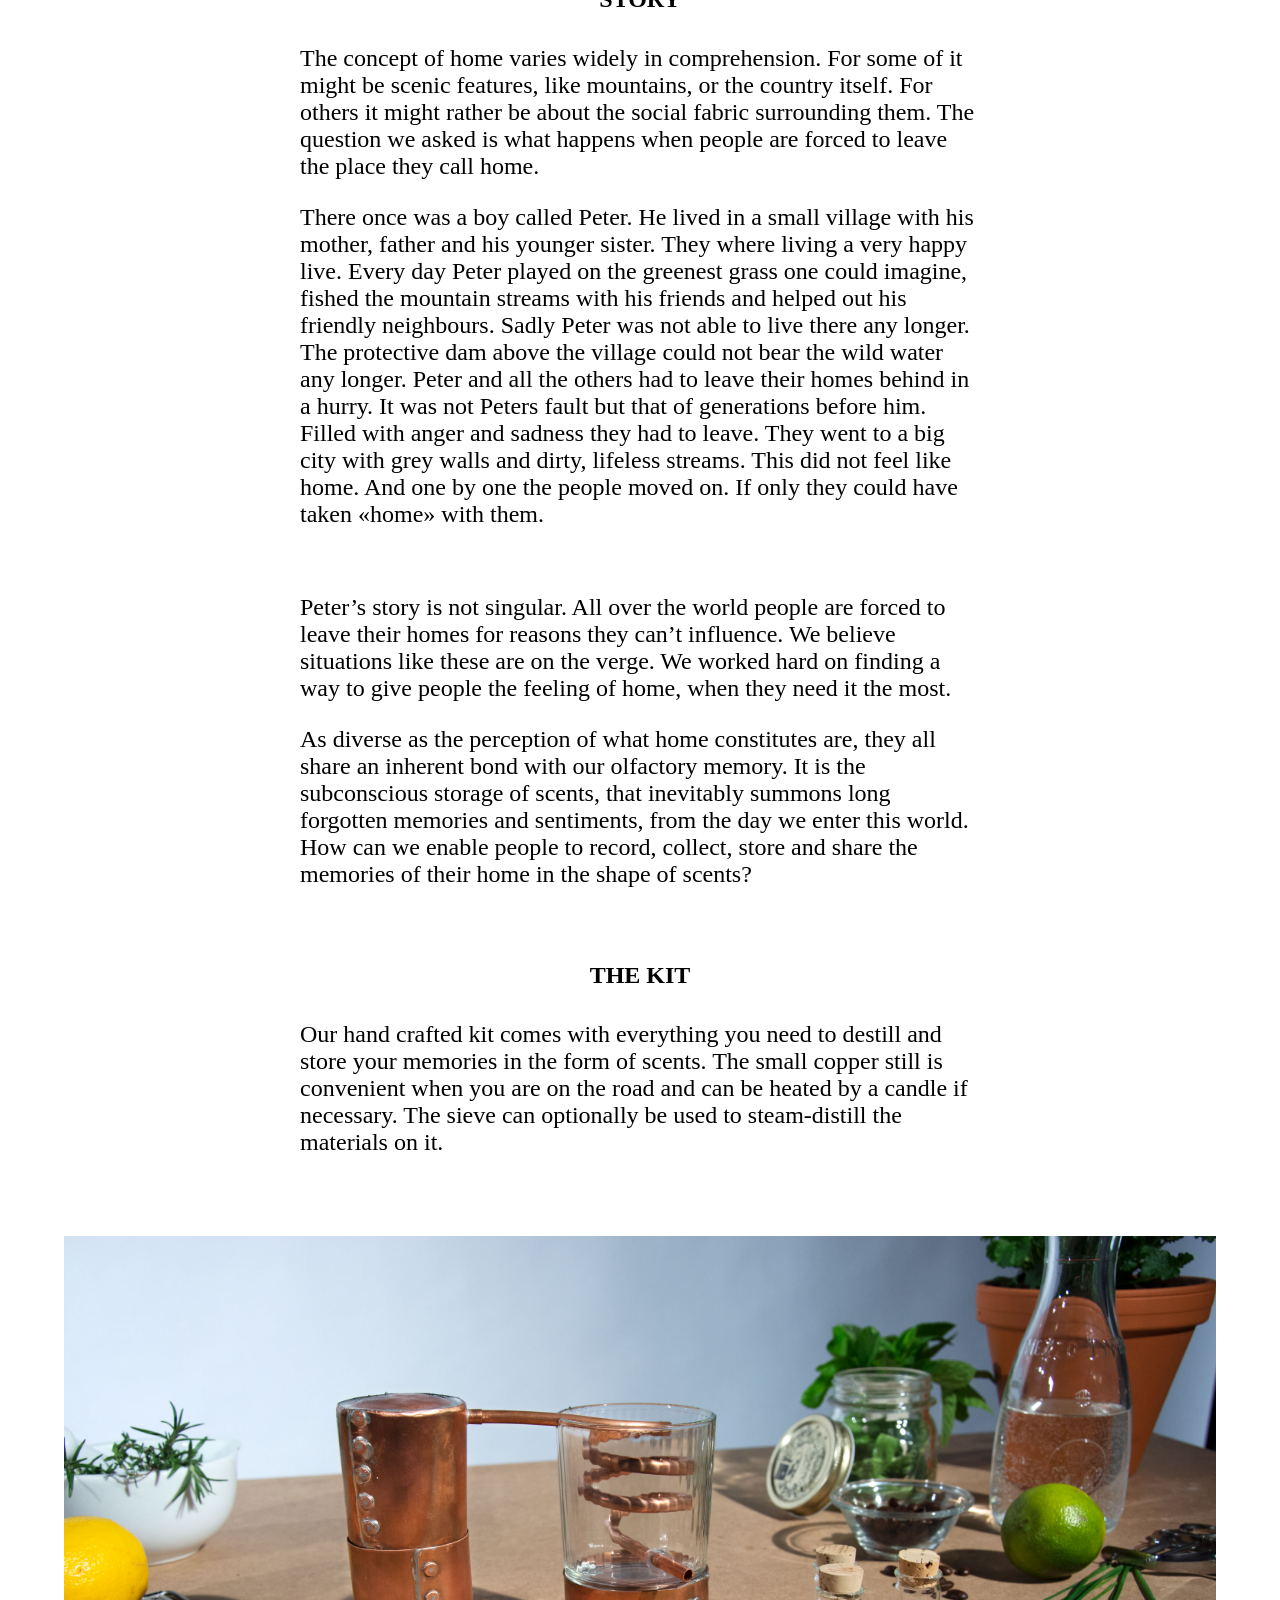
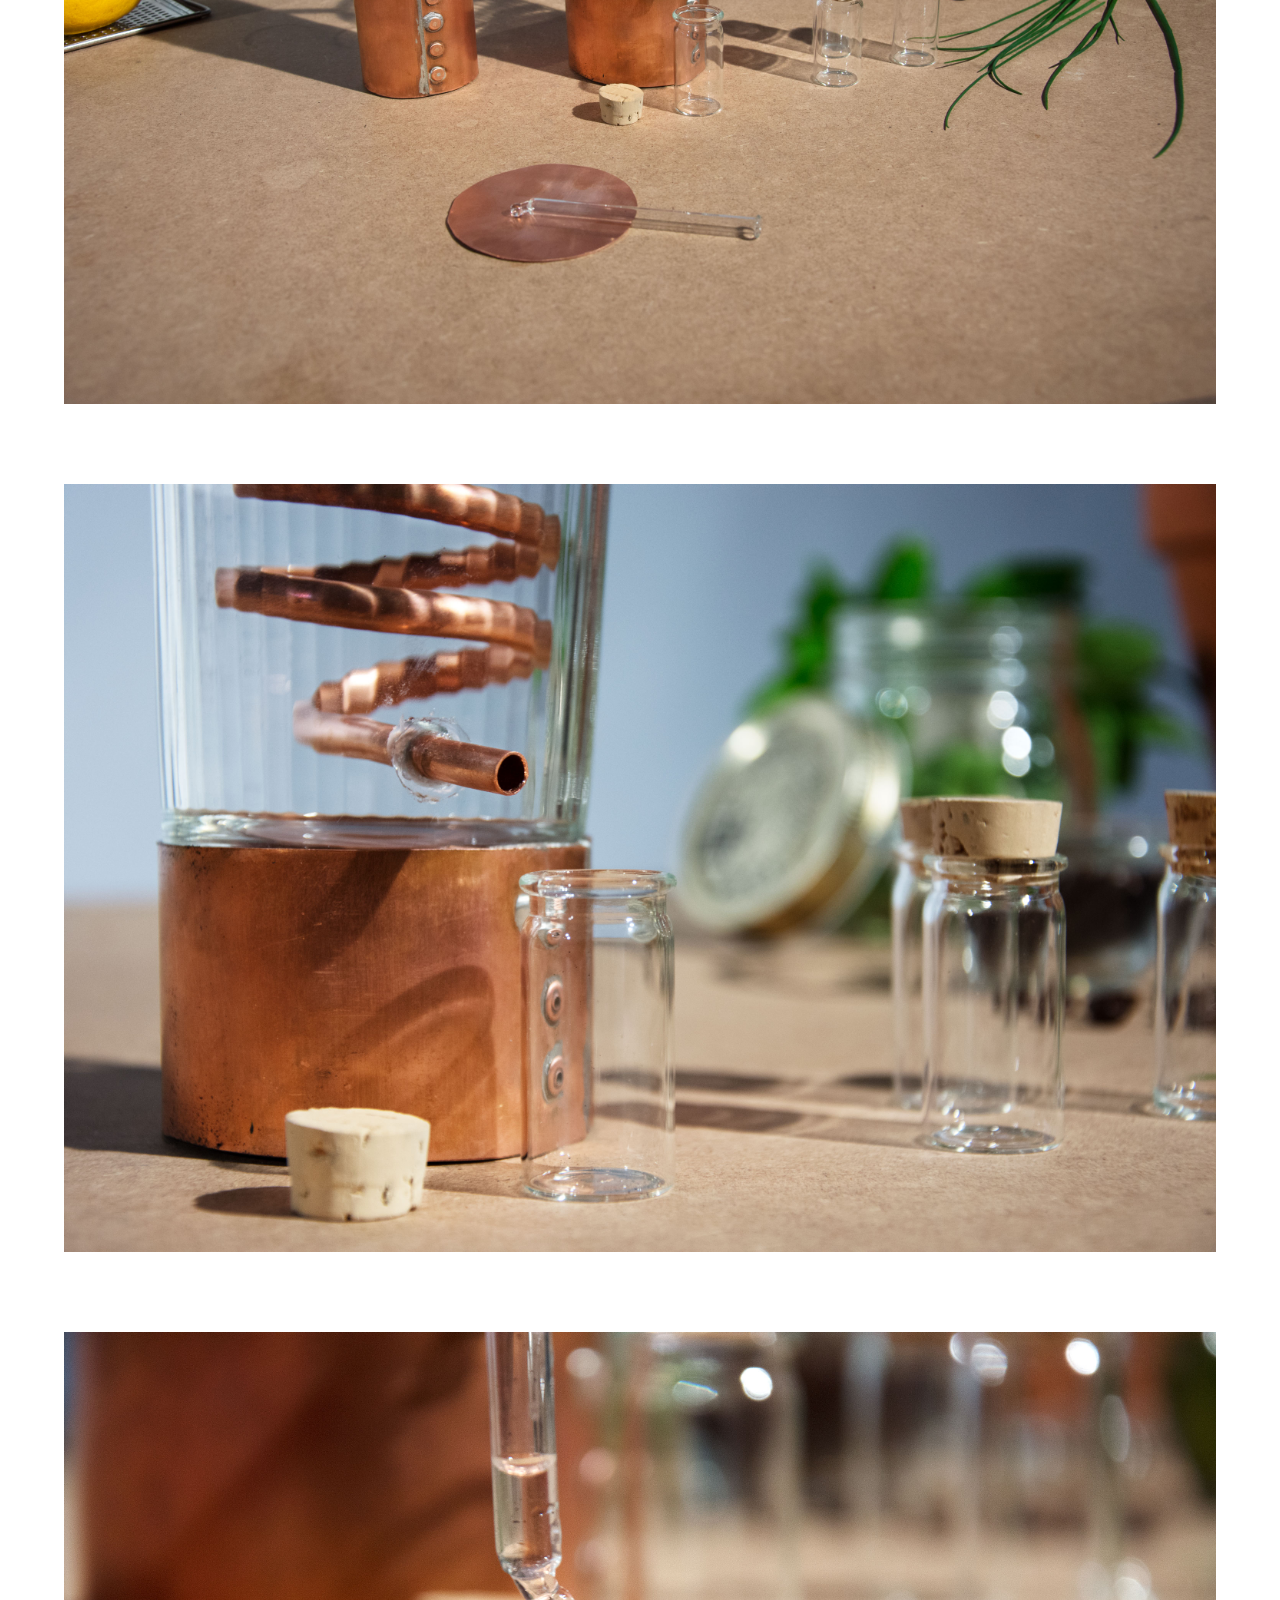
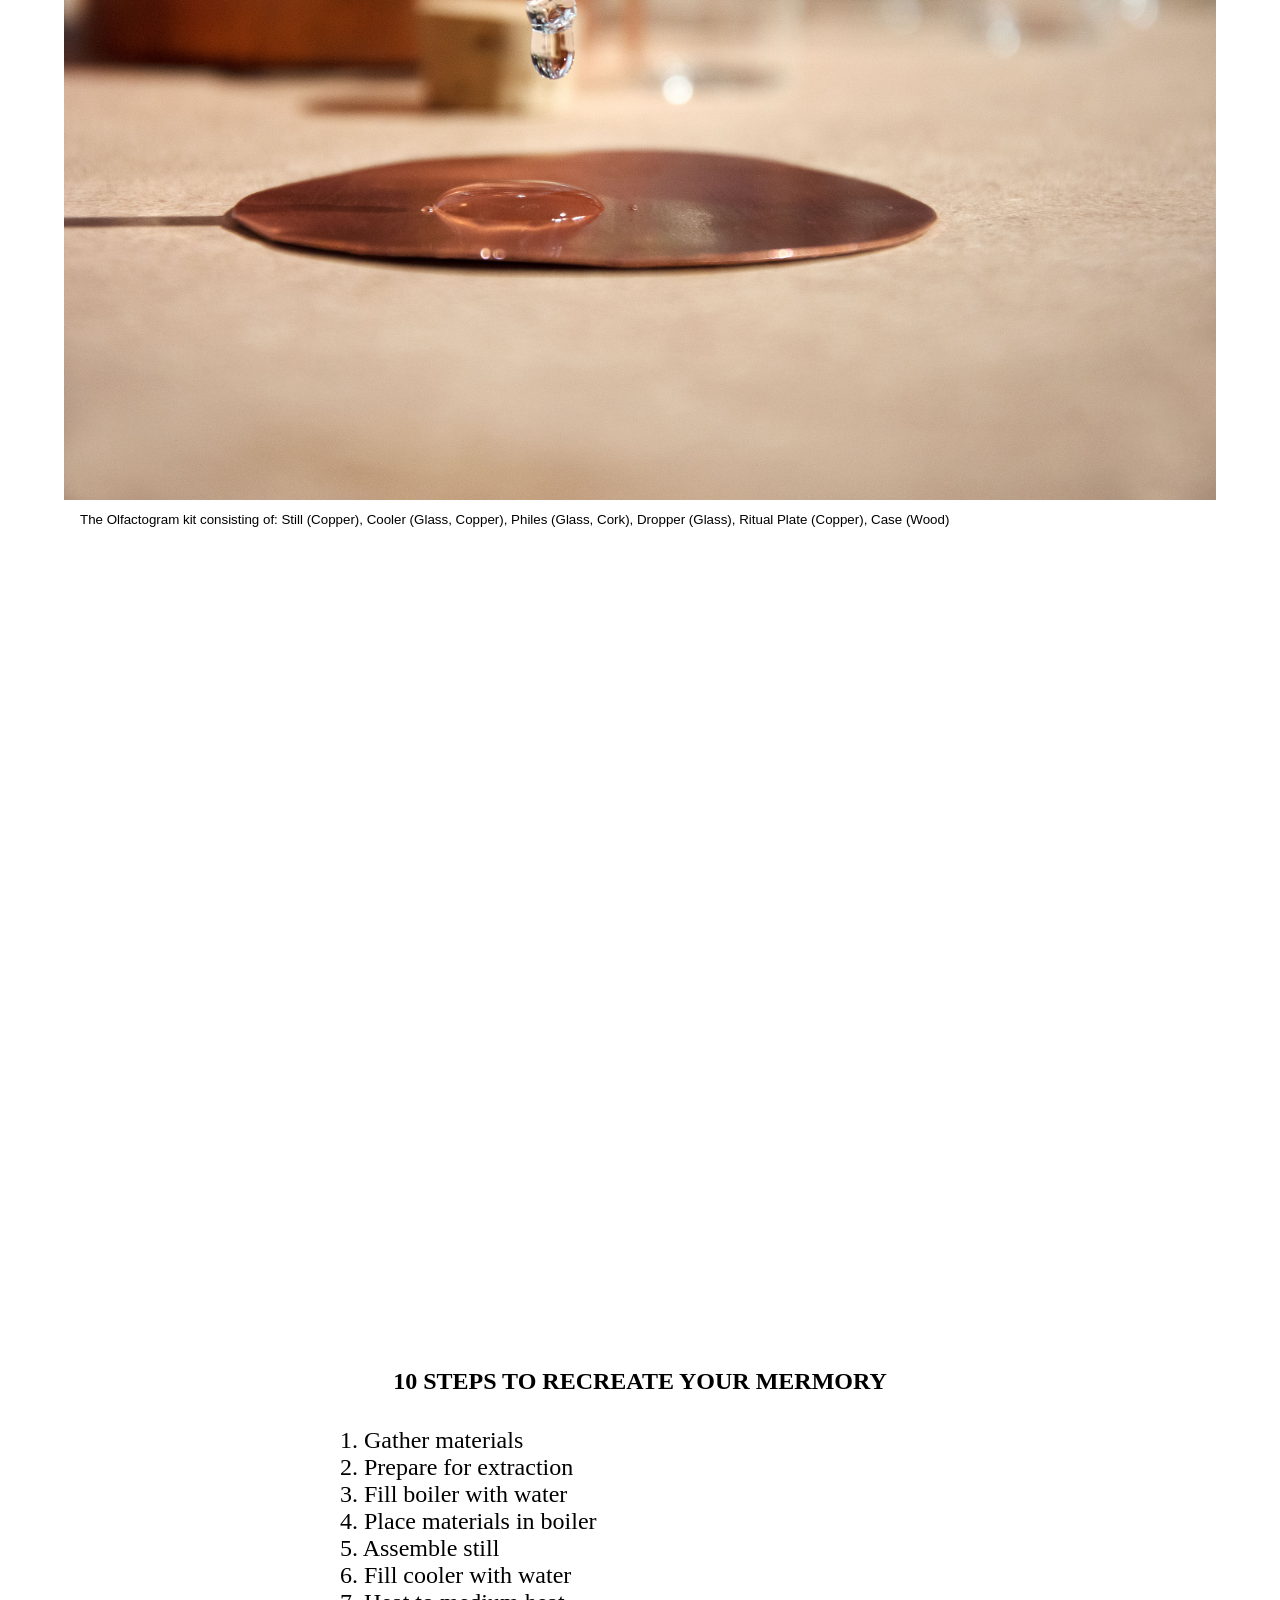
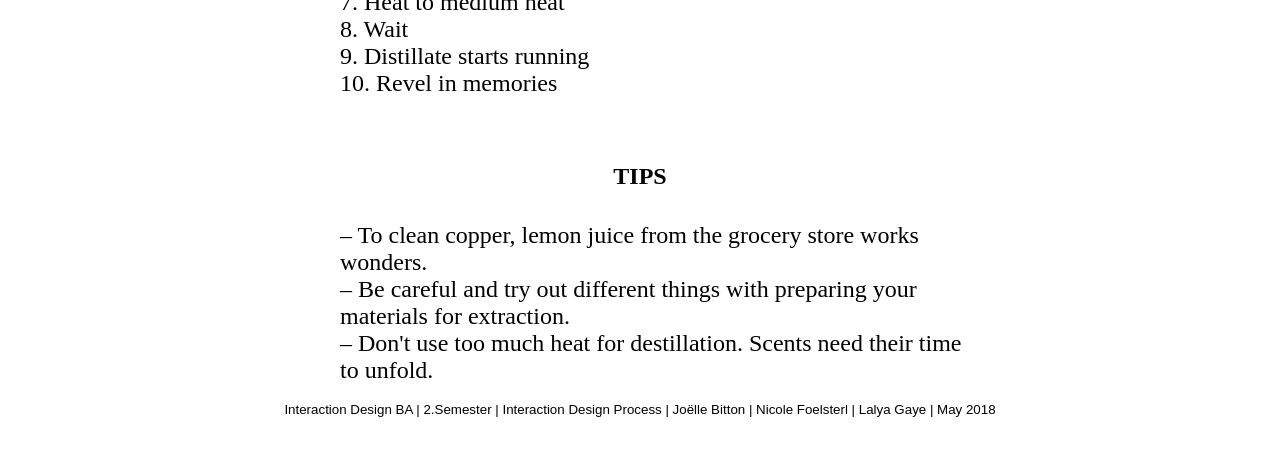
==== commit 83b41b33: "add video" ====
--- a/index.html
+++ b/index.html
@@ -52,6 +52,9 @@
                               <h6>The Olfactogram kit consisting of: Still (Copper), Cooler (Glass, Copper), Philes (Glass, Cork), Dropper (Glass), Ritual Plate (Copper), Case (Wood)</h6>
 
                               <a name="video"></a>
+                              <style>.embed-container { position: relative; padding-bottom: 56.25%; margin: 0 auto;height: 0; overflow: hidden; max-width: 90%; height: auto; } .embed-container iframe, .embed-container object, .embed-container embed { position: absolute; top: 0; left: 0; width: 100%; height: 100%; }</style>
+                              <div class='embed-container'>
+                                <iframe src="https://player.vimeo.com/video/267898195" width="640" height="360" frameborder="0" webkitallowfullscreen mozallowfullscreen allowfullscreen></iframe></div>
 
                               <a name="10steps"></a>
                               <h4>10 STEPS TO RECREATE YOUR MERMORY</h4>
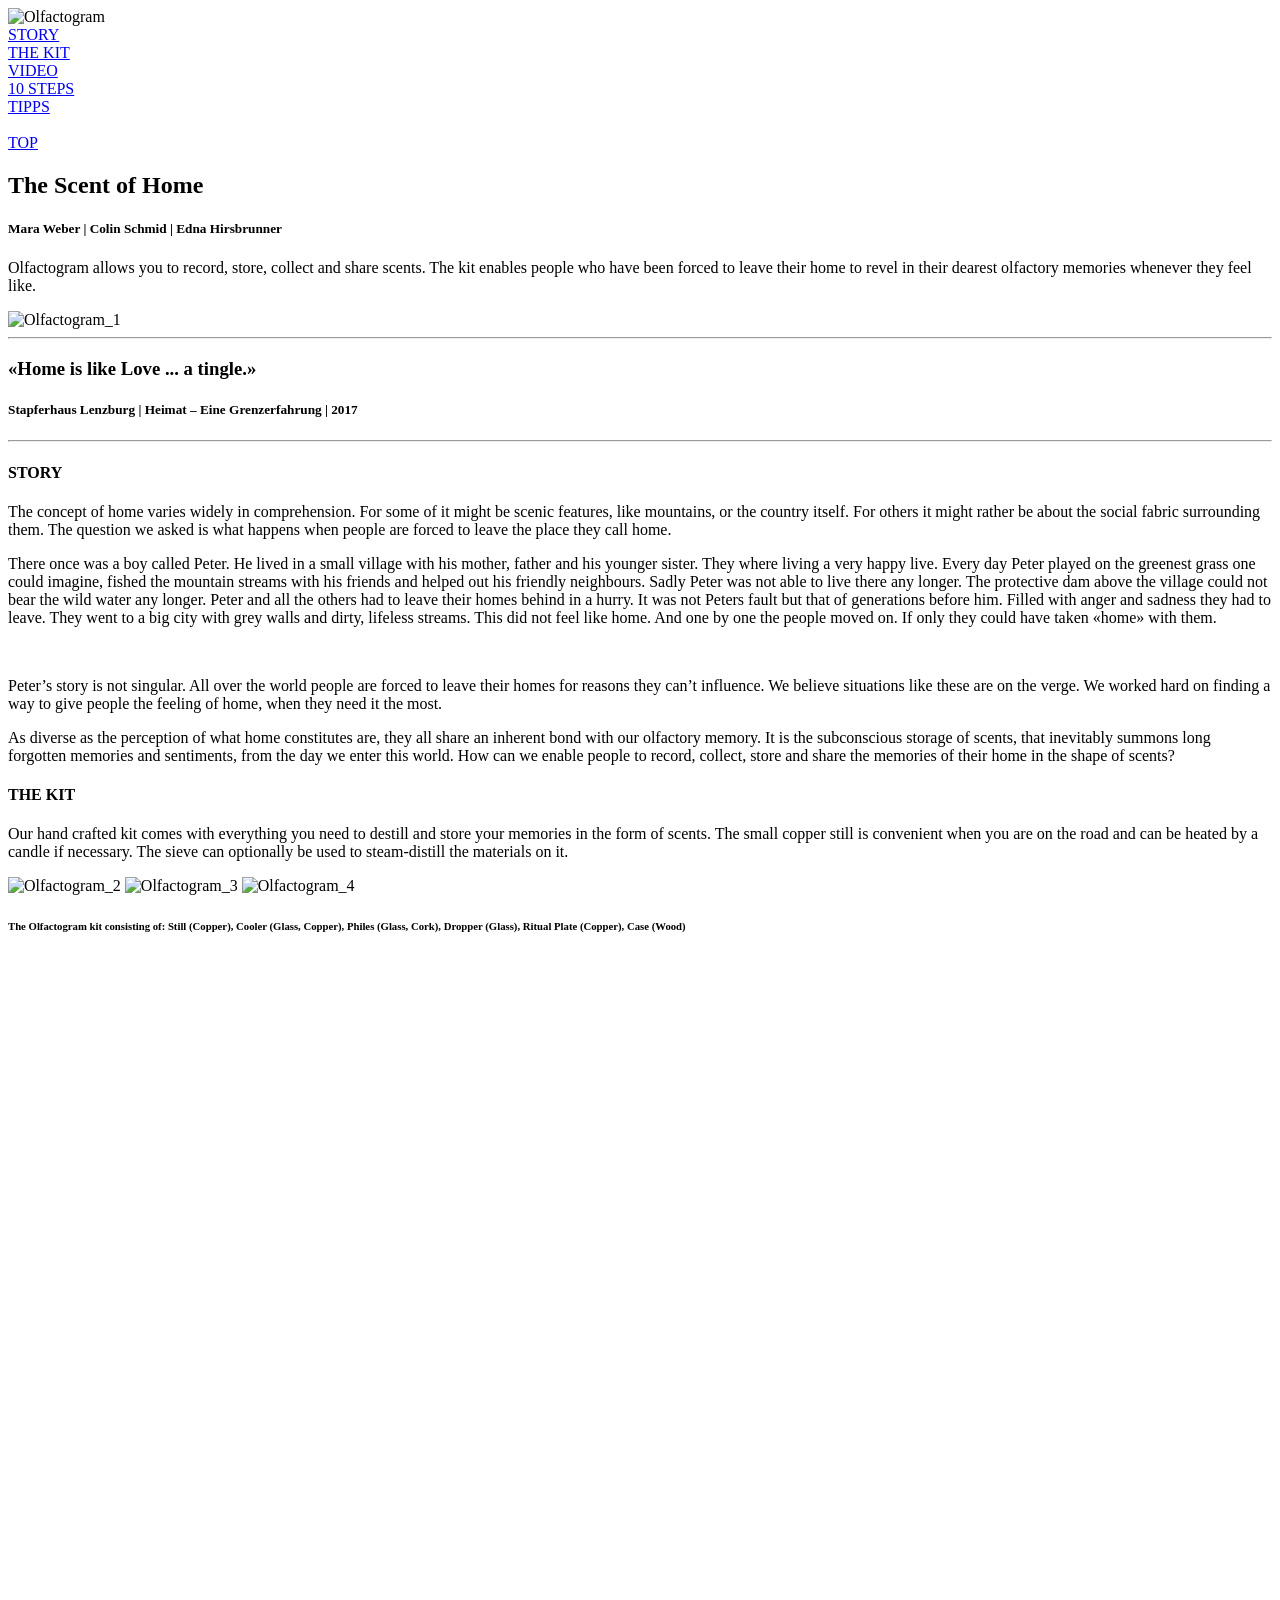
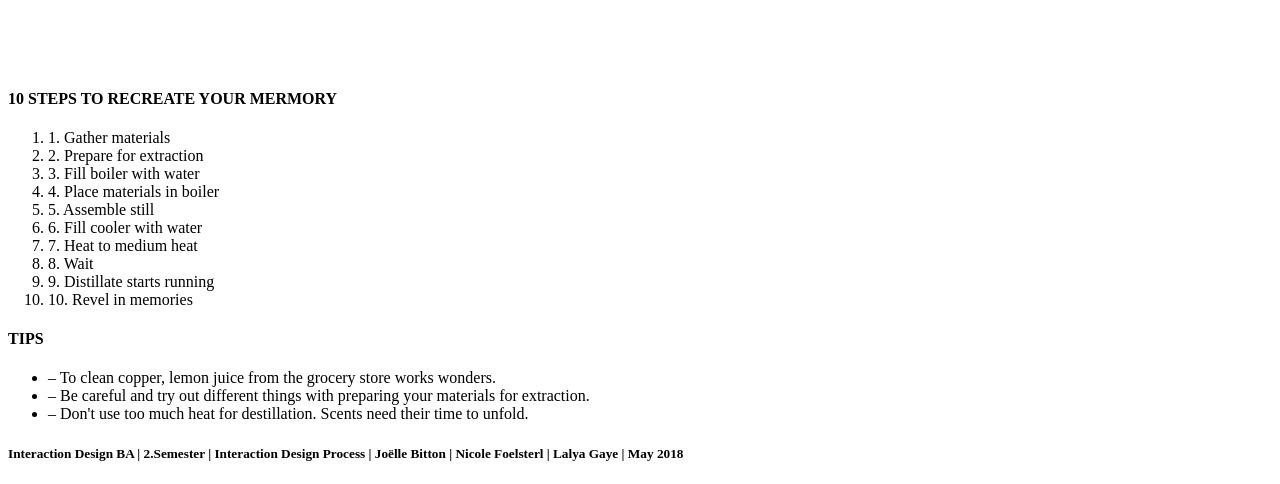
==== commit ea0adb76: "move code" ====
--- a/index.html
+++ b/index.html
@@ -5,11 +5,11 @@
               <title>Olfactogram</title>
 
                   <link href="https://fonts.googleapis.com/css?family=Quicksand:300,400" rel="stylesheet">
-                      <link rel="stylesheet" href="style.css">
+                      <link rel="stylesheet" href="olfactogram.ch/style.css">
 
                         </head>
                           <body>
-                              <img src="_Links/olfactogram_logo_web.png" alt="Olfactogram" class="Bild2">
+                              <img src="olfactogram.ch/links/olfactogram_logo_web.png" alt="Olfactogram" class="Bild2">
 
                               <div class="navigation">
                                 <a href="#story">STORY</a><br>
@@ -20,12 +20,12 @@
                                 <a href="#top">TOP</a><br>
                               </div>
 
-                              <h2>The scent of home</h2>
+                              <h2>The Scent of Home</h2>
                               <h5>Mara Weber | Colin Schmid | Edna Hirsbrunner</h5>
 
                               <p>Olfactogram allows you to record, store, collect and share scents. The kit enables people who have been forced to leave their home to revel in their dearest olfactory memories whenever they feel like.</p>
 
-                              <img src="_Links/_DSC8120.jpg" alt="Olfactogram_1" class="Bild1">
+                              <img src="olfactogram.ch/links/_DSC8120.jpg" alt="Olfactogram_1" class="Bild1">
 
                               <a name="story"></a>
                               <hr class="Linietop">
@@ -46,13 +46,13 @@
                               <p>Our hand crafted kit comes with everything you need to destill and store your memories in the form of scents. The small copper still is convenient when you are on the road and can be heated by a candle if necessary. The sieve can optionally be used to steam-distill the materials on it.</p>
 
 
-                              <img src="_Links/_DSC8134.jpg" alt="Olfactogram_2" class="Bild1">
-                              <img src="_Links/_DSC8174.jpg" alt="Olfactogram_3" class="Bild1">
-                              <img src="_Links/_DSC8155.jpg" alt="Olfactogram_4" class="Bild1">
+                              <img src="olfactogram.ch/links/_DSC8134.jpg" alt="Olfactogram_2" class="Bild1">
+                              <img src="olfactogram.ch/links/_DSC8174.jpg" alt="Olfactogram_3" class="Bild1">
+                              <img src="olfactogram.ch/links/_DSC8155.jpg" alt="Olfactogram_4" class="Bild1">
                               <h6>The Olfactogram kit consisting of: Still (Copper), Cooler (Glass, Copper), Philes (Glass, Cork), Dropper (Glass), Ritual Plate (Copper), Case (Wood)</h6>
 
                               <a name="video"></a>
-                              <style>.embed-container { position: relative; padding-bottom: 56.25%; margin: 0 auto;height: 0; overflow: hidden; max-width: 90%; height: auto; } .embed-container iframe, .embed-container object, .embed-container embed { position: absolute; top: 0; left: 0; width: 100%; height: 100%; }</style>
+                              <style>.embed-container { position: relative; padding-bottom: 56.25%; margin: 0 auto; height: 0; z-index: 0; overflow: hidden; max-width: 90%; height: auto; } .embed-container iframe, .embed-container object, .embed-container embed { position: absolute; top: 0; left: 0; width: 100%; height: 100%; }</style>
                               <div class='embed-container'>
                                 <iframe src="https://player.vimeo.com/video/267898195" width="640" height="360" frameborder="0" webkitallowfullscreen mozallowfullscreen allowfullscreen></iframe></div>
 
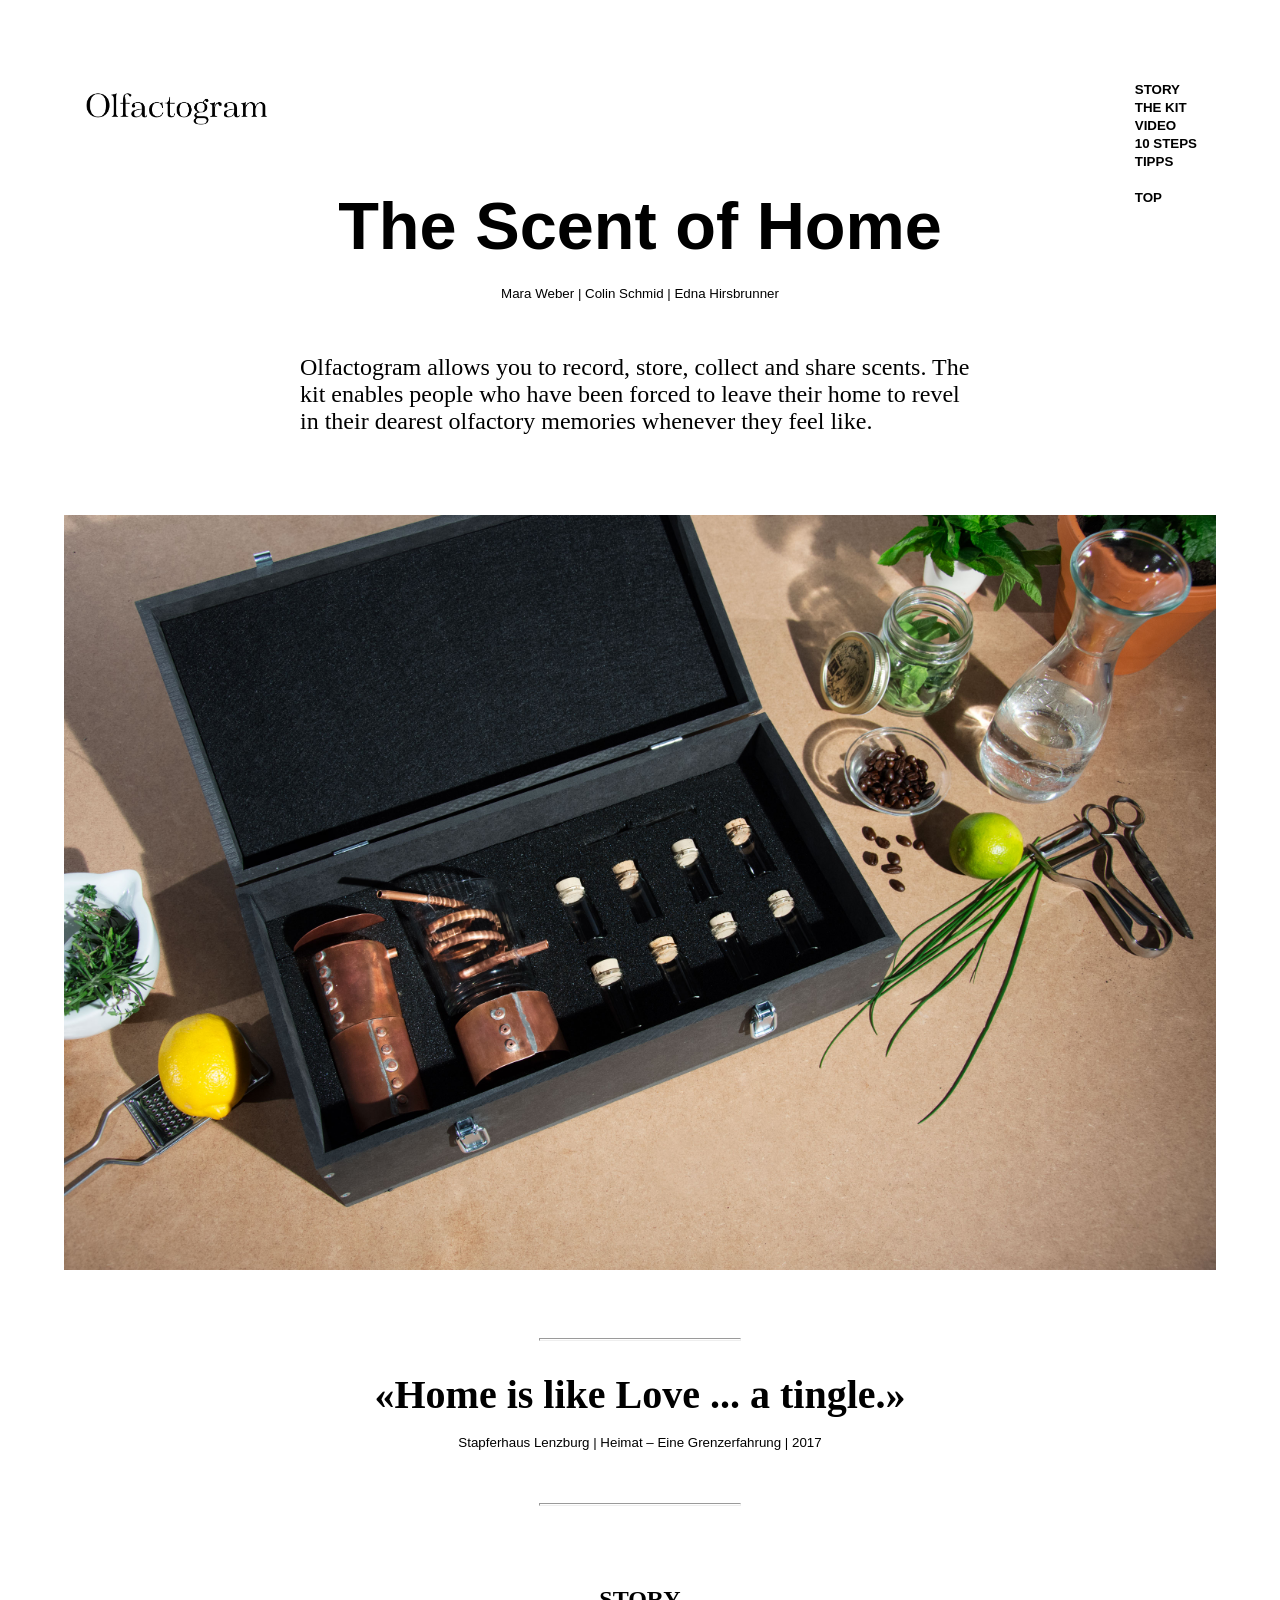
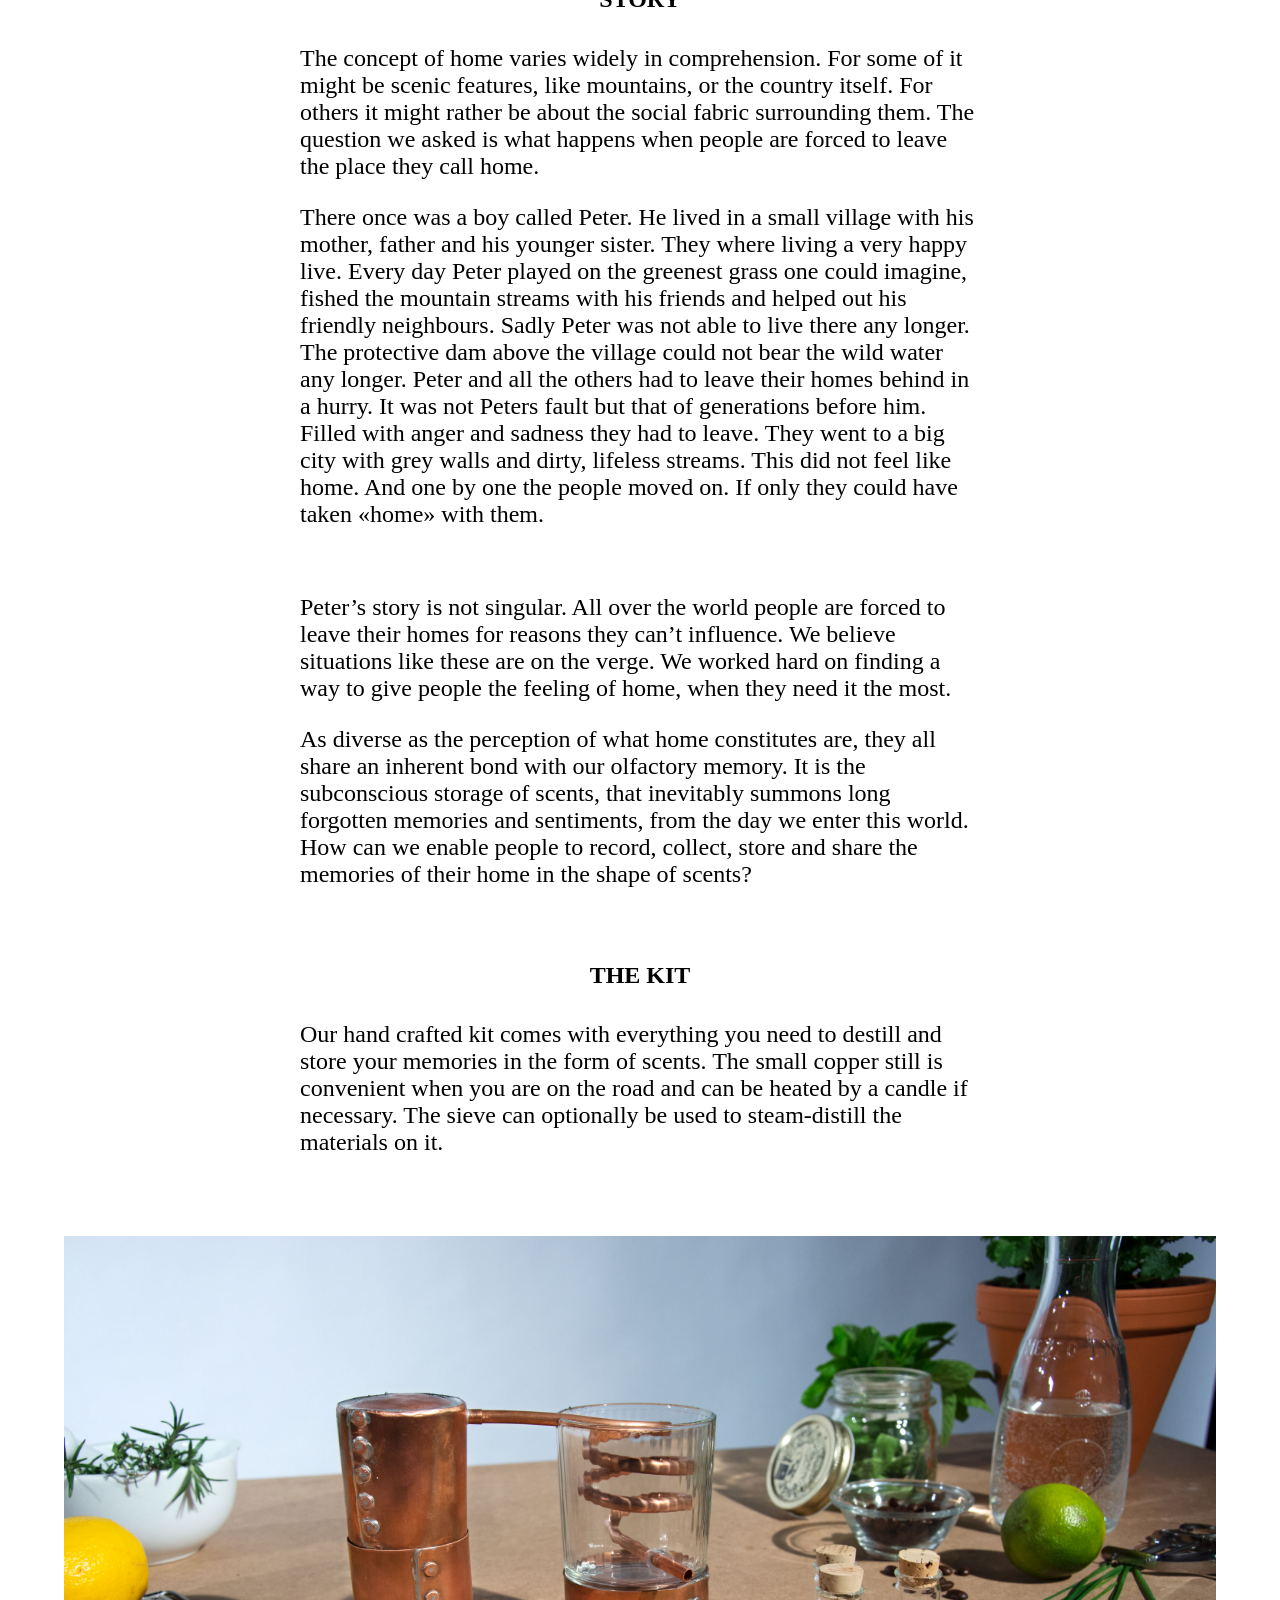
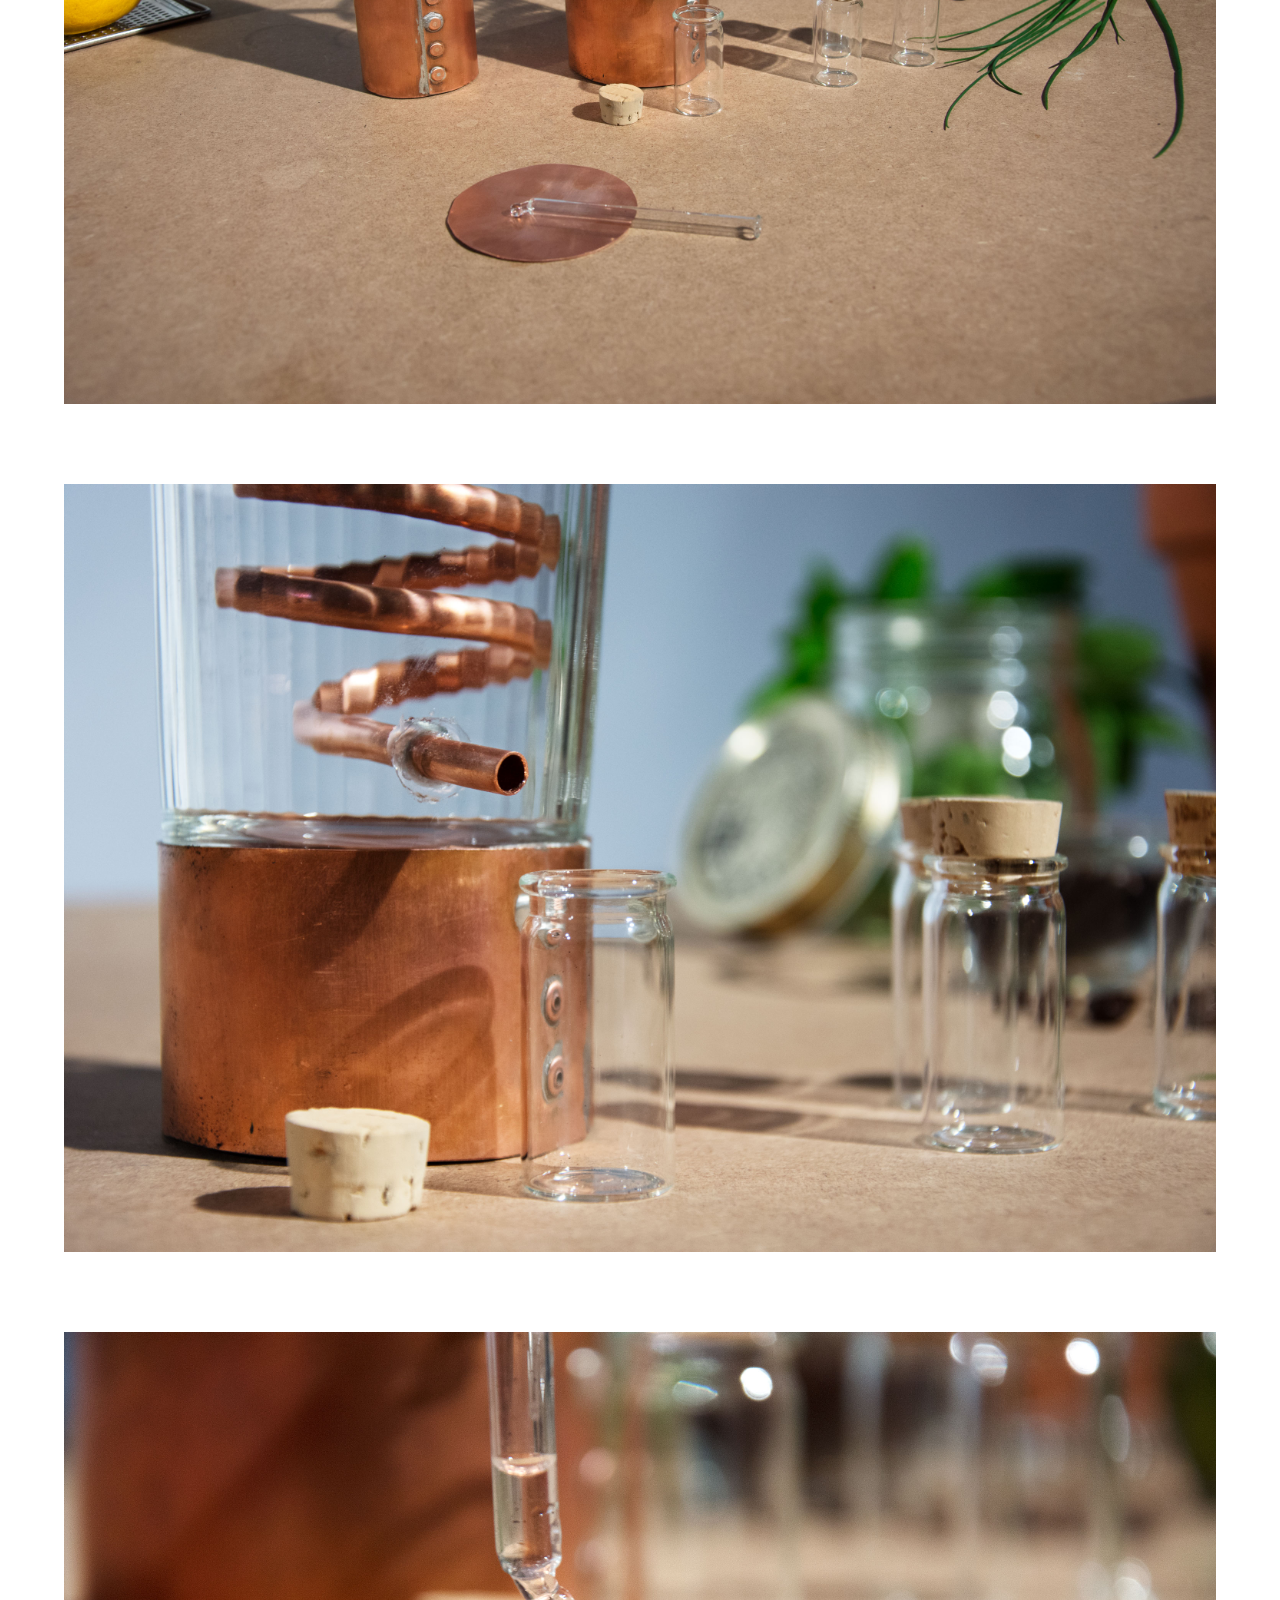
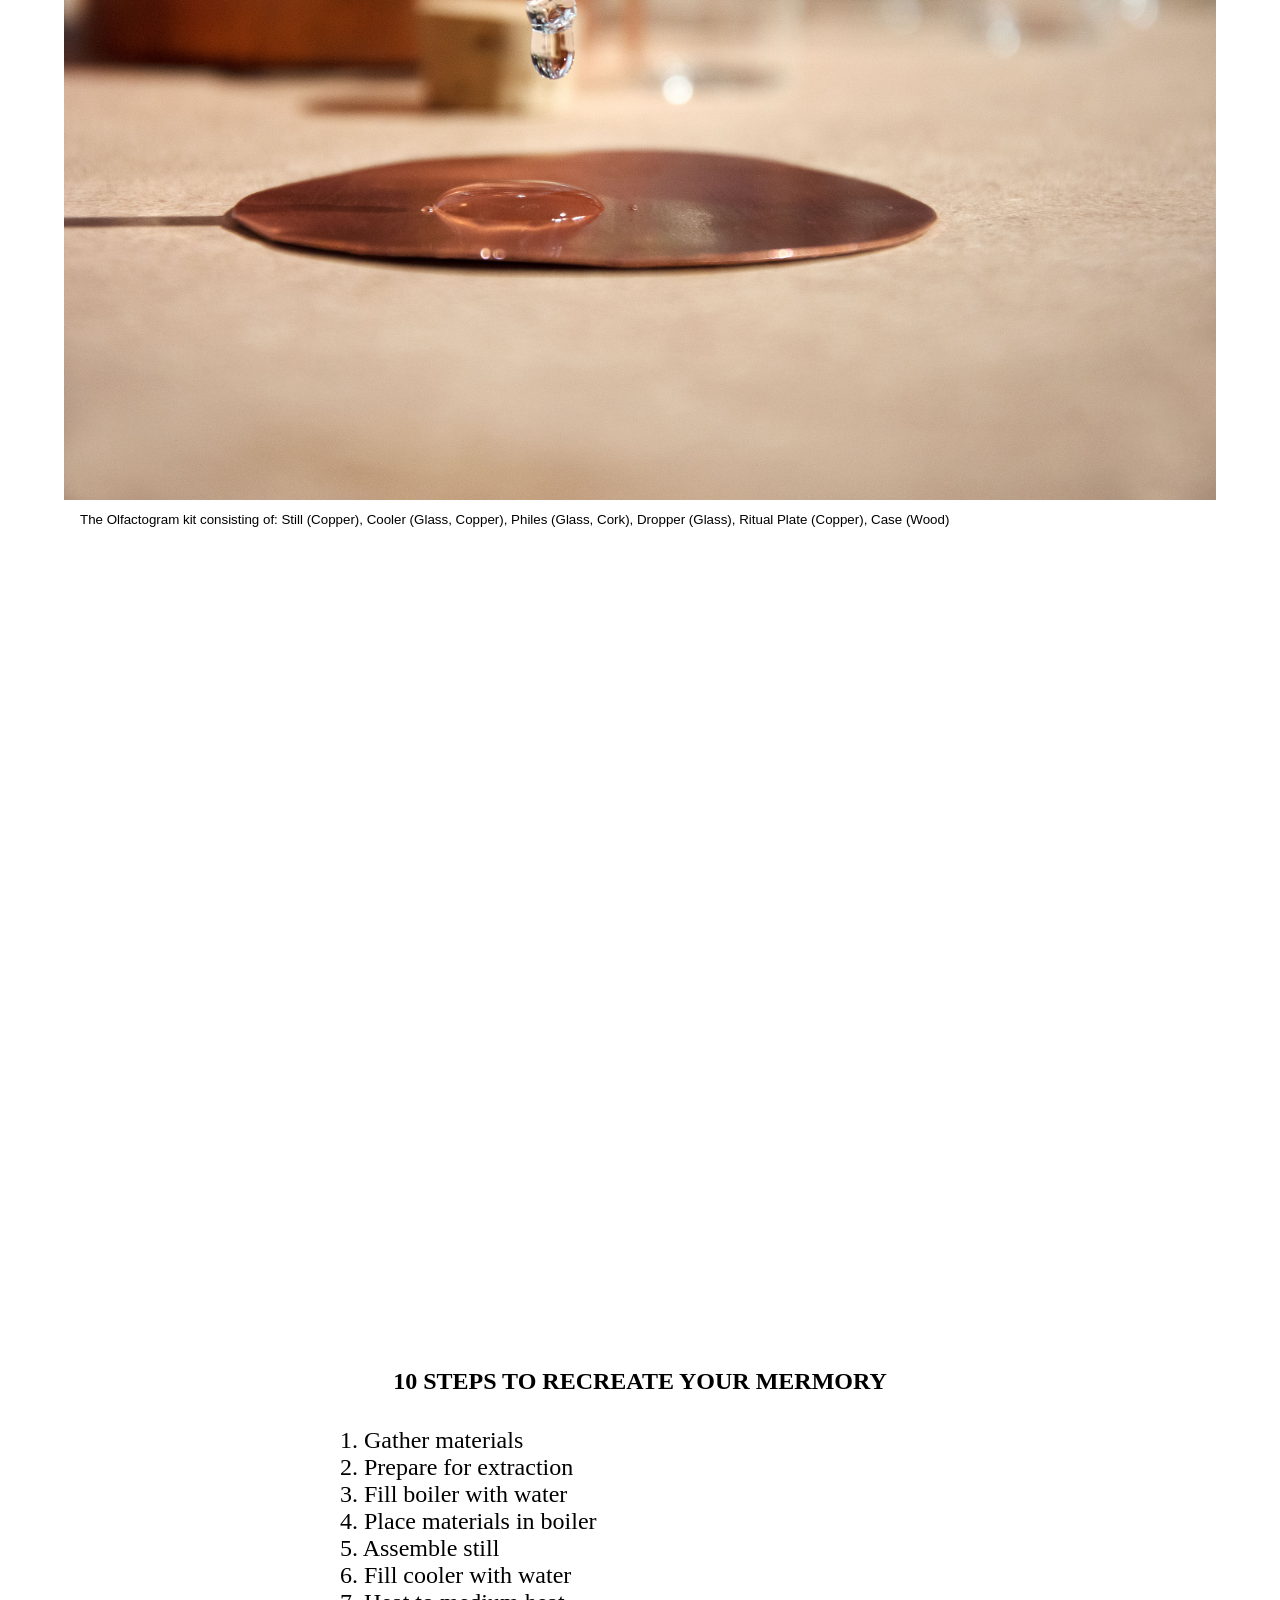
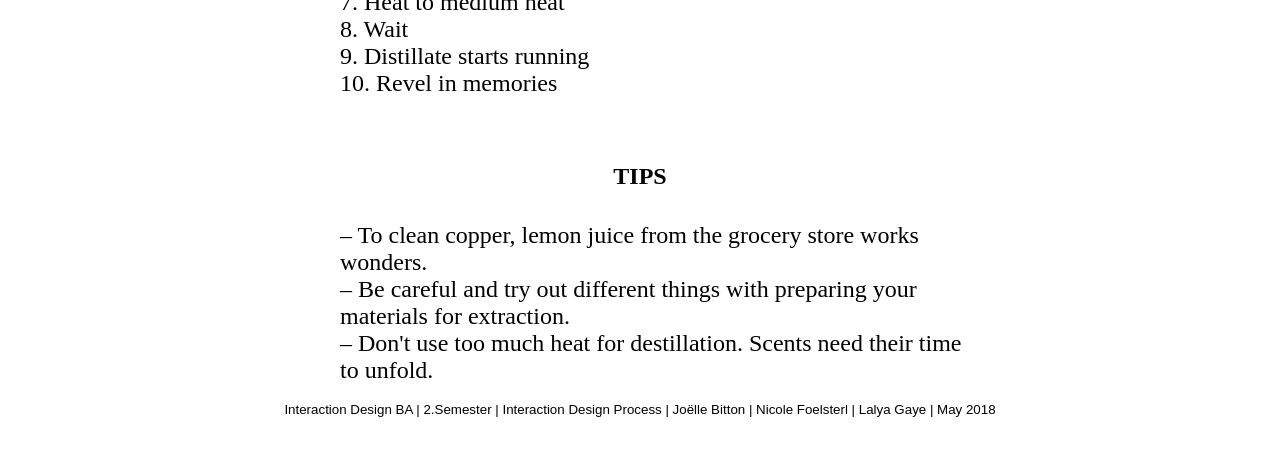
==== commit 62457c0a: "fix image refs" ====
--- a/index.html
+++ b/index.html
@@ -5,11 +5,11 @@
               <title>Olfactogram</title>
 
                   <link href="https://fonts.googleapis.com/css?family=Quicksand:300,400" rel="stylesheet">
-                      <link rel="stylesheet" href="olfactogram.ch/style.css">
+                      <link rel="stylesheet" href="style.css">
 
                         </head>
                           <body>
-                              <img src="olfactogram.ch/links/olfactogram_logo_web.png" alt="Olfactogram" class="Bild2">
+                              <img src="links/olfactogram_logo_web.png" alt="Olfactogram" class="Bild2">
 
                               <div class="navigation">
                                 <a href="#story">STORY</a><br>
@@ -25,7 +25,7 @@
 
                               <p>Olfactogram allows you to record, store, collect and share scents. The kit enables people who have been forced to leave their home to revel in their dearest olfactory memories whenever they feel like.</p>
 
-                              <img src="olfactogram.ch/links/_DSC8120.jpg" alt="Olfactogram_1" class="Bild1">
+                              <img src="links/_DSC8120.jpg" alt="Olfactogram_1" class="Bild1">
 
                               <a name="story"></a>
                               <hr class="Linietop">
@@ -46,9 +46,9 @@
                               <p>Our hand crafted kit comes with everything you need to destill and store your memories in the form of scents. The small copper still is convenient when you are on the road and can be heated by a candle if necessary. The sieve can optionally be used to steam-distill the materials on it.</p>
 
 
-                              <img src="olfactogram.ch/links/_DSC8134.jpg" alt="Olfactogram_2" class="Bild1">
-                              <img src="olfactogram.ch/links/_DSC8174.jpg" alt="Olfactogram_3" class="Bild1">
-                              <img src="olfactogram.ch/links/_DSC8155.jpg" alt="Olfactogram_4" class="Bild1">
+                              <img src="links/_DSC8134.jpg" alt="Olfactogram_2" class="Bild1">
+                              <img src="links/_DSC8174.jpg" alt="Olfactogram_3" class="Bild1">
+                              <img src="links/_DSC8155.jpg" alt="Olfactogram_4" class="Bild1">
                               <h6>The Olfactogram kit consisting of: Still (Copper), Cooler (Glass, Copper), Philes (Glass, Cork), Dropper (Glass), Ritual Plate (Copper), Case (Wood)</h6>
 
                               <a name="video"></a>
--- a/style.css
+++ b/style.css
@@ -0,0 +1,105 @@
+body{
+  margin: 0;
+  font-family: tenez, serif;
+}
+h1{
+  font-size: 20pt;
+  text-align: left;
+  margin-left: 80px;
+  margin-top: 80px;
+}
+h2{
+  font-size: 50pt;
+  font-family: 'Quicksand', sans-serif;
+  font-weight: 600;
+  margin-bottom: 20px;
+  text-align: center;
+}
+h3{
+  font-size: 30pt;
+  font-family: tenez, serif;
+  margin: 0;
+  margin-bottom: 15px;
+  text-align: center;
+}
+h4{
+  font-size: 18pt;
+  margin-left: 300px;
+  margin-right: 300px;
+  text-align: center;
+}
+h5{
+  margin-top: 0;
+  margin-bottom: 50px;
+  font-size: 10pt;
+  line-height: 20px;
+  font-family: 'Quicksand', sans-serif;
+  font-weight: 400;
+  text-align: center;
+}
+h6{
+  margin-top: 10px;
+  margin-bottom: 50px;
+  margin-left: 80px;
+  font-size: 10pt;
+  line-height: 20px;
+  font-family: 'Quicksand', sans-serif;
+  font-weight: 400;
+  text-align: left;
+}
+a{
+  font-size: 10pt;
+  color: black;
+  text-decoration:none;
+  font-family: 'Quicksand', sans-serif;
+  font-weight: 600;
+  text-align: right;
+  margin-top: 0;
+  margin-bottom: 10px;
+  background-color: white;
+  padding-left: 3px;
+  padding-right: 3px;
+}
+.navigation{
+  position: fixed;
+  top: 80px;
+  right: 80px;
+  z-index: 10;
+}
+p, li{
+  font-size: 18pt;
+  margin-left: 300px;
+  margin-right: 300px;
+  list-style-type: none;
+}
+.Linietop{
+  width: 200px;
+  height: 1px;
+  color: black;
+  margin: 0 auto;
+  margin-top: 50px;
+  margin-bottom: 30px;
+}
+.Liniebelow{
+  width: 200px;
+  height: 1px;
+  color: black;
+  margin: 0 auto;
+  margin-top: 0;
+  margin-bottom: 80px;
+}
+.Bild1{
+width: 90%;
+display: block;
+margin-left: auto;
+margin-right: auto;
+margin-top: 80px;
+}
+
+.Bild2{
+width: 200px;
+display: block;
+margin-left: 80px;
+margin-top: 80px;
+}
+
